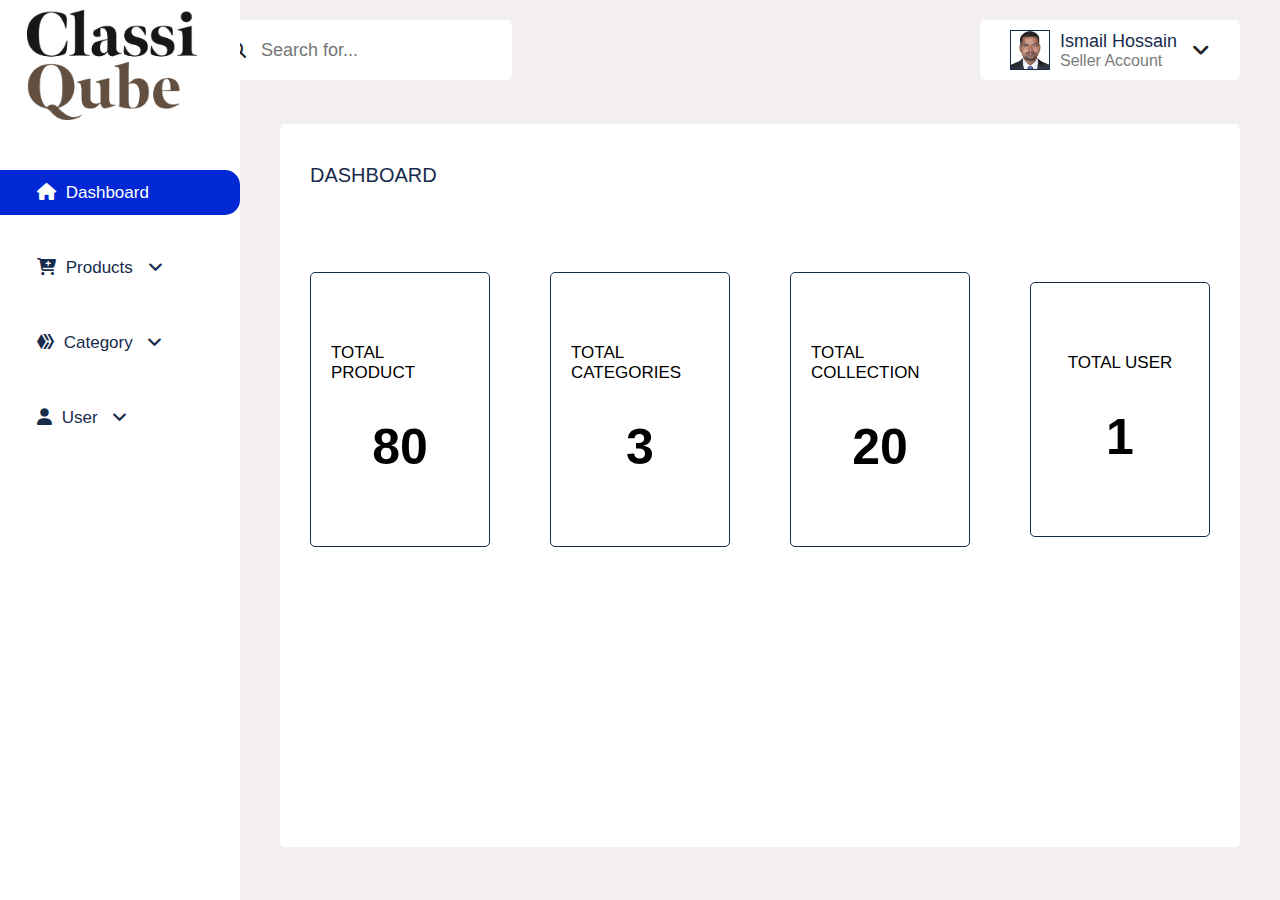
==== index.html @ 5fc0ffb5 "Start convert pdf to html" ====
<!DOCTYPE html>

<head lang="en">

    <head>
        <meta charset="UTF-8" />
        <meta http-equiv="X-UA-Compatible" content="IE=edge" />
        <meta name="viewport" content="width=device-width, initial-scale=1.0" />
        <title>Document</title>
        <!-- ================================Fontawesome CDN================================ -->
        <link rel="stylesheet" href="https://cdnjs.cloudflare.com/ajax/libs/font-awesome/6.1.1/css/all.min.css">
        <!-- ================================Font-Family================================ -->
        <!-- ================================Bootstrap CDN================================ -->
        <link href="https://cdn.jsdelivr.net/npm/bootstrap@5.1.3/dist/css/bootstrap.min.css" rel="stylesheet">
       
        <!-- ================================CSS link================================ -->
        <link rel="stylesheet" href="assets/css/style.css" />
    </head>

<body style="background-color:rgba(243, 237, 237, 0.877)">
    <!-- ==========================Searchbar & Header=================================== -->
    <div class="header_wrapper">
        <div class="search_bar">
            <div class="inner_search">
                <i class="fa fa-search search-icon"></i>
                <input type="text" value="" class="input_text" placeholder="Search for...">
            </div>
        </div>
        <div class="user-profile-area">
            <div class="user-image-area">
                <img class="user-image" src="assets/images/user.jpg" alt="user">
                <div class="user-text-area">
                    <h3 class="user-name-text">Ismail Hossain</h3>
                    <p class="user-text">Seller Account</p>
                </div>
                <i class="fa fa-angle-down user-arrow"></i>
            </div>
        </div>
    </div>
    <!-- ==============================searchbar & header============================== -->
    <!--===================================Sidebar Start===================================-->
    <div class="sidebars">
        <input type="checkbox" id="check" />
        <label for="check">
            <i class="fas fa-bars menu_bar" id="bars"></i>
            <i class="fa-solid fa-arrow-right-from-bracket close_bar" id="close" onclick="myFunctionTwo()"></i>
        </label>
        <div class="sidebar">
            <div class="sidebar_logo">
                <img src="assets/images/logo.png" alt="" />
            </div>
            <ul class="sidebar_ul">
                <li class="sidebar-list-item active-sidebar">
                    <a class="sidebar-link" href="#">
                        <i class="fa fa-home-alt"></i>
                        Dashboard
                    </a>
                </li>
                <li class="sidebar-list-item" href="#Products" data-bs-toggle="collapse">
                    <a class="sidebar-link" href="#">
                        <i class="fa-solid fa-cart-plus"></i>
                        Products
                        <i class="fa fa-angle-down" style="margin-left:10px;"></i>
                    </a>
                </li>
                <div id="Products" class="collapse collapse-item-sidebar">
                    <li class="sidebar-list-item">
                        <a class="sidebar-link" href="#" class="inner_first">All Products</a>
                    </li>
                    <li class="sidebar-list-item">
                        <a class="sidebar-link" href="#">Add Product</a>
                    </li>
                </div>
                <li class="sidebar-list-item" href="#Category" data-bs-toggle="collapse">
                    <a class="sidebar-link" href="#">
                        <i class="fa-brands fa-hive"></i> Category <i class="fa fa-angle-down" style="margin-left:10px;"></i>
                    </a>
                </li>
                <div id="Category" class="collapse collapse-item-sidebar">
                    <li class="sidebar-list-item">
                        <a class="sidebar-link" href="#" class="inner_first">All Category</a>
                    </li>
                    <li class="sidebar-list-item">
                        <a class="sidebar-link" href="#">Add Category</a>
                    </li>
                </div>
                <li class="sidebar-list-item" href="#User" data-bs-toggle="collapse">
                    <a class="sidebar-link" href="#">
                        <i class="fa-solid fa-user"></i> User <i class="fa fa-angle-down" style="margin-left:10px;"></i>
                    </a>
                </li>
                <div id="User" class="collapse collapse-item-sidebar">
                    <li class="sidebar-list-item">
                        <a class="sidebar-link" href="#" class="inner_first">All User</a>
                    </li>
                    <li class="sidebar-list-item">
                        <a class="sidebar-link" href="#">Add User</a>
                    </li>
                </div>
            </ul>
        </div>
    </div>
    <!--=========================Sidebar End=========================-->
    <div class="main_body">
        <div class="dashboard-heading">
            <h3 class="dashboard-heading-text">
                Dashboard
            </h3>
        </div>
        <div class="dashboard-item-area">
            <div class="dashboard-item">
                <h5 class="counter-name">Total Product</h5>
                <h1 class="total-text">80</h1>
            </div> <!-- copy item-->
            <div class="dashboard-item">
                <h5 class="counter-name">Total Categories</h5>
                <h1 class="total-text">3</h1>
            </div> <!-- copy item-->
            <div class="dashboard-item">
                <h5 class="counter-name">Total Collection</h5>
                <h1 class="total-text">20</h1>
            </div> <!-- copy item-->
            <div class="dashboard-item">
                <h5 class="counter-name">Total User</h5>
                <h1 class="total-text">1</h1>
            </div> <!-- copy item-->
        </div>
    </div>

    <!-- ====================================bootstrap link==================================== -->
    <script src="https://cdn.jsdelivr.net/npm/bootstrap@5.1.3/dist/js/bootstrap.min.js"></script>

 
</body>

</html>
---- assets/css/style.css ----
/*============
font-family: 'Poppins', sans-serif;
=============*/
* {
    margin: 0;
    padding: 0;
    -webkit-box-sizing: border-box;
    box-sizing: border-box;
    outline: none;
}

ul {
    list-style: none;
}

a {
    text-decoration: none;
    display: inline-block;
}

p,
ul,
li {
    margin: 0;
    padding: 0;
}

h1,
h2,
h3,
h4,
h5,
h6 {
    margin: 0;
    padding: 0;
}

body {
    font-family: 'Poppins', sans-serif;
}

/*=========================================*/
/*==========Start Header Section==========*/
/*=========================================*/

/* scrollbar edit start */

::-webkit-scrollbar {
    width: 10px;
}


::-webkit-scrollbar-thumb {
    background: #717171;
}

::-webkit-scrollbar-thumb:hover {
    background: rgb(33, 39, 105);
}

::-webkit-scrollbar {
    width: 10px;
}



::-webkit-scrollbar-thumb {
    background: rgb(47, 53, 117);
    border-radius: 10px;
}

/* scrollbar edit end */





.header_wrapper {
	position: fixed !important;
	top: 20px;
	right: 0px;
	width: 87.5%;
	display: flex;
	justify-content: space-between;
	align-items: center;
	z-index: 5;
	padding: 0px 40px;
	border-radius: 20px;
}
.search_bar{
    background: #fff;
    padding: 10px 30px;
    border-radius: 5px;
    height: 60px;
    display: flex;
    justify-content: flex-start;
    align-items: center;
    flex-basis: 30%;
}
.inner_search{
    display: flex;
    justify-content: flex-start;
    align-items: center;
    width: 100%;
}
.search-icon{
    margin-right: 15px;
}
.inner_search .input_text{
    border: none;
    background: #FFFFFF;
    font-size: 18px;
    font-weight: 500;
    line-height: normal;
    color: #172B4D;
    width: 95%;
    padding: 16px 0px;

    
}
.user-profile-area{
    lex-basis: 70%;
}
.user-profile-area{
    background: #fff;
    padding: 10px 30px;
    border-radius: 5px;
    height: 60px;
}
.user-profile-area .user-image-area{
    display: flex;
    justify-content: flex-end;
    align-items: center;
}
.user-profile-area .user-image-area .user-image{
    height:40px;
    width: 40px;

    margin-right: 10px;
    border: 0.5px solid #172B4D;
}
.user-profile-area .user-image-area .user-text-area{
    margin-right: 15px;
}
.user-profile-area .user-image-area .user-text-area .user-name-text{
    font-size: 18px;
    font-weight: 500;
    line-height: normal;
    color: #172B4D;
   
}
.user-profile-area .user-image-area .user-text-area .user-text{
    font-size: 16px;
    font-weight: 400;
    line-height: normal;
    color: #7b7b7b;
    
}
.user-profile-area .user-image-area .user-arrow{
    font-size: 20px;
    font-weight: 600;
    cursor: pointer;
}

/* header end */

/*---------------sidebar Start-------------*/

.sidebar {
    height: 100vh;
    position: fixed;
    background-color: #fff;
    width: 240px;
    transition-duration: 0.5s;
    z-index: 43;
    left: 0px;
    top: 0px;
    font-weight: bold;
    bottom: 0;
    overflow: hidden;
    font-family: 'Poppins', sans-serif;
    padding-left:17px;
}


.sidebar:hover {
    overflow-y: auto;
}


.sidebar_logo {
    z-index: 5;
    background: #fff !important;
    width: 232px;
    margin-left: -10px !important;

}

.sidebar_logo {
    position: fixed;
    margin-bottom: 15px;
    margin-left: 5px;
    background-color: #fff;
    margin-bottom: 20px;
}

.sidebar_logo img {
    width: 170px;
    margin-top: 10px;
    margin-left: 20px;
}
.sidebar_ul{
    margin-top: 170px;
}
.sidebar .sidebar-list-item {
    transition-duration: 0.5s;
    display: flex;
    justify-content: space-evenly;
    cursor: pointer;
    position: relative;
    list-style-type: none;
    margin-left: -40px;
    padding-left: 60px;
    border-radius: 20px;
    margin-bottom: 30px;
}

.sidebar .sidebar-list-item:hover {
    background: #0128d4;
    color: #fff;
}


.sidebar .sidebar_ul .sidebar-list-item .sidebar-link {
    color: #172B4D;
    width: 100%;
    box-sizing: border-box;
    line-height: 45px;
    font-size: 17px;
    text-decoration: none;
    font-family: "Inter";
    font-weight: 300;
    transition: all .2s ease-in-out;
    border-radius: 15px;
    font-family: 'Poppins', sans-serif;
}

.sidebar .sidebar_ul .sidebar-list-item .sidebar-link i {
    margin-right: 5px;
}

.sidebar .sidebar-list-item:hover .sidebar-link{
    color: #FFFFFF !important;
}

.sidebar .sidebar_ul .sidebar-list-item:first-child {
    font-weight: bold;
}
.active-sidebar .sidebar-link{
    background: #0128d4;
    color: #fff;
}


.sidebar .active-sidebar {
    background: #0128d4;
    color: #fff;
}

.active-sidebar .sidebar-link{
    color: #FFFFFF !important;
}
.active-sidebar .sidebar-link i{
    color: #FFFFFF !important;
}





#check {
    display: none;
}

label #bars,
label #close {
    position: absolute;
    padding: 15px;
    transition-duration: 0.5s;
    cursor: pointer;
}

label #bars {
    left: 170px;
    top: 80px;
    position: fixed;
    background: none;
    color: #172B4D;
    padding: 10px;
    font-size: 26px;
    z-index: 98;
    padding: 10px;
    z-index: 44;
    display: none;
}

label #close {
   
    z-index: 10;
    opacity: 0;
    color: #172B4D;
    position: fixed;
    /* left:190px; */
    top: 20px;
        left: 20px;
    font-size: 22px;
}

#check:checked ~ .sidebar {
    left: -240px;
}


#check:checked ~ label #bars {
    opacity: 0;
    pointer-events: none;
}

.menu_bar:focus .main_body {
    margin-left: -240px !important;
}

#check:checked ~ label #close {
    position: fixed;
    z-index: 105000;
    opacity: 1;
}



.collapse-item-sidebar li {
    margin-left: -18px;
}












/* css media query code  */

@media screen and (max-width: 1199px) {
    .header_wrapper {
        position: fixed !important;
        top: 0;
        right: 0px;
        width: 100%;
       
        padding: 17px 69px;
        border-radius: 0;
        background: #c5c5c5fe;

    }
    label #bars {
       
        position: fixed;
        background: none;
        color: #172B4D;
        padding: 10px;
        font-size: 26px;
        z-index: 98;
        padding: 10px;
        z-index: 99999999;
        display: block;
    }


    .sidebar_logo img {
        width: 170px;
        margin-top: 80px;
        margin-left: 20px;
    }
    .sidebar {
        left: -250px;
    }

    .sidebar_ul {
        margin-top: 215px;
    }

    label #bars {
        top: 20px;
        left: 20px;
    }

    #check:checked ~ .sidebar {
        left: 0px;
    }
}

@media all and (max-width:991px) {
    .inner_search .input_text {
       
        width: 199px;
        
    }
}
@media all and (max-width:767px) {
    .header_wrapper {
      
        padding: 0px 20px 20px;
       
        flex-wrap: wrap;
    }
    .user-profile-area {
       
        padding: 10px 30px;
       
        flex-basis: 100%;
    }
    .user-profile-area .user-image-area {
        display: flex;
        justify-content: center;
        align-items: center;
    }
    .search_bar {
        background: #fff;
        padding: 10px 30px;
        height: 60px;
        flex-basis: 100%;
        margin-bottom: 15px;
        margin-top: 70px;
    }
    .inner_search {
      
        width: 100%;
    }
    .inner_search .input_text {
       
        width: 95%;
        
    }
}

@media all and (max-width:350px) {
    .user-profile-area {
        padding: 10px 1px;
        flex-basis: 100%;
    }
}

.main_body {
    margin: 40px;
    margin-top: 100px;
    margin-left: 280px;
    background: #fff;
    padding: 10px 30px;
    border-radius: 5px;

}


@media all and (max-width:1199px) {
    .main_body {
        margin: 2%;
        margin-top: 100px;
        margin-left: 2%;
      
    
    } 
}

.dashboard-heading{
    padding: 30px 0px 55px;
}
.dashboard-heading .dashboard-heading-text{
    font-size: 20px;
    font-weight: 500;
    color: #172B4D;
    line-height: normal;
    text-transform: uppercase;
}

.dashboard-item-area{
    display: flex;
    justify-content: space-between;
    align-items: center;
    padding: 30px 0px 250px;
    flex-wrap: wrap;
}
.dashboard-item-area .dashboard-item{
    flex-basis: 20%;
    display: flex;
    justify-content: center;
    align-items: center;
    flex-direction: column;
    border: 1px solid #172B4D;
    padding: 70px 20px;
    border-radius: 5px;
    margin-bottom: 40px;
}
.dashboard-item-area .dashboard-item .counter-name{
        font-size: 17px;
    font-weight: 400;
    color: #000;
    line-height: normal;
    text-transform: uppercase;
    padding-bottom: 35px;
}
.dashboard-item-area .dashboard-item .total-text{
        font-size: 50px;
    font-weight: 800;
    color: #000;
    line-height: normal;
    text-transform: uppercase;
}

@media all and (max-width:1199px) {
    .dashboard-item-area .dashboard-item {
        flex-basis: 22%;
       
        padding: 50px 12px;
       
        margin-bottom: 40px;
    }
}
@media all and (max-width:991px) {
    .dashboard-item-area .dashboard-item {
        flex-basis: 45%;
       
        padding: 50px 12px;
       
        margin-bottom: 40px;
    }
}

@media all and (max-width:767px) {
    .main_body {
        margin: 2%;
        margin-top: 250px;
        margin-left: 2%;
    }
}
@media all and (max-width:576px) {
    .dashboard-item-area .dashboard-item {
        flex-basis: 100%;
       
        padding: 50px 12px;
       
        margin-bottom: 40px;
    }
}
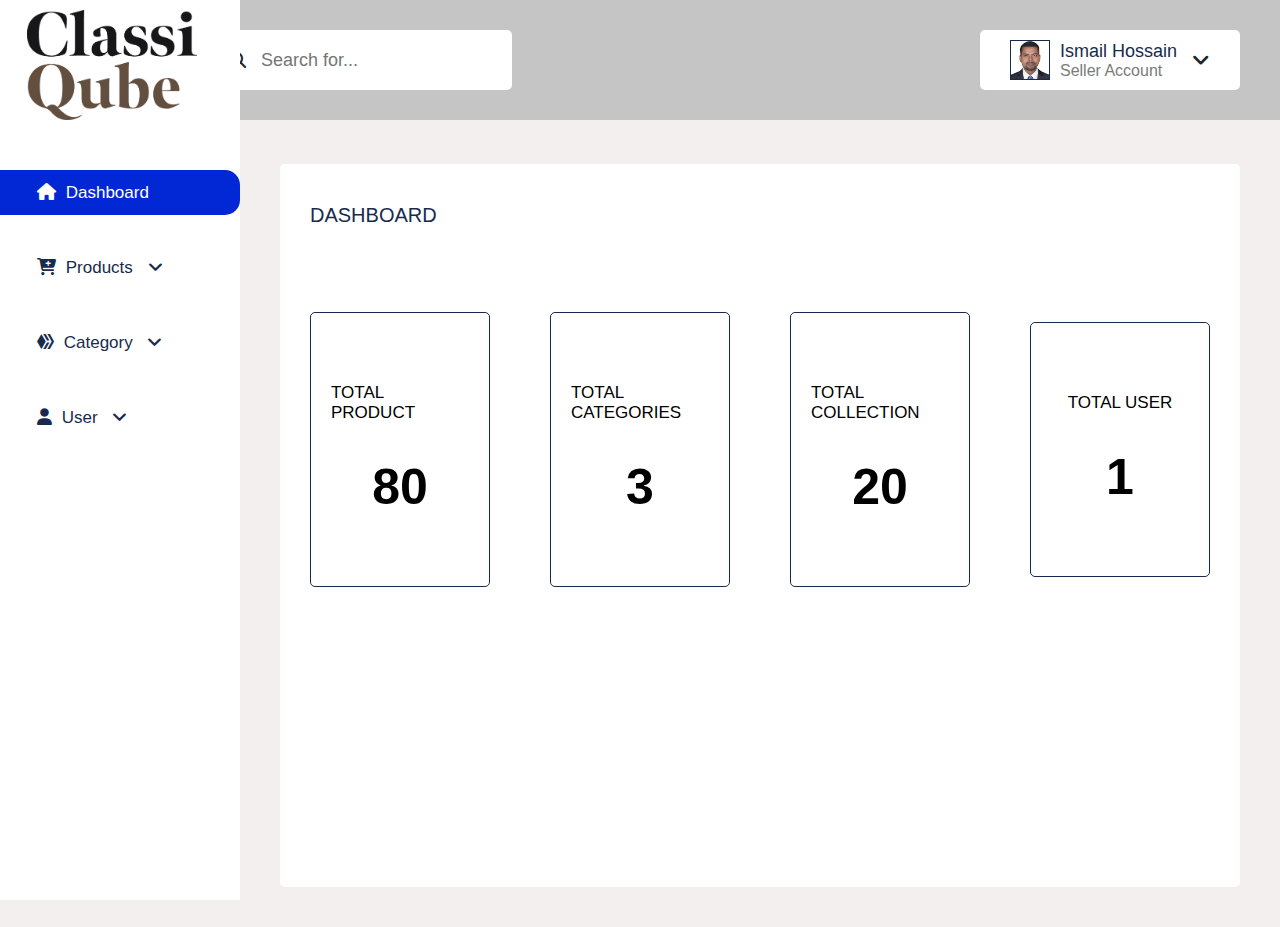
==== commit 29e6df23: "Page link" ====
--- a/index.html
+++ b/index.html
@@ -9,7 +9,9 @@
         <title>Document</title>
         <!-- ================================Fontawesome CDN================================ -->
         <link rel="stylesheet" href="https://cdnjs.cloudflare.com/ajax/libs/font-awesome/6.1.1/css/all.min.css">
-        <!-- ================================Font-Family================================ -->
+  <!--==============================Googe Fonts Link==============================-->
+  <link href="https://fonts.googleapis.com/css2?family=Barlow+Semi+Condensed:wght@300;400;500;600;700;800;900&family=Playfair+Display:wght@400;500;600;700;800;900&display=swap" rel="stylesheet">
+
         <!-- ================================Bootstrap CDN================================ -->
         <link href="https://cdn.jsdelivr.net/npm/bootstrap@5.1.3/dist/css/bootstrap.min.css" rel="stylesheet">
        
@@ -34,6 +36,9 @@
                     <p class="user-text">Seller Account</p>
                 </div>
                 <i class="fa fa-angle-down user-arrow"></i>
+                <div class="profile-pop-up">
+                    <a href="login.html" class="log-out-profile-button">Log Out</a>
+                </div>
             </div>
         </div>
     </div>
@@ -51,7 +56,7 @@
             </div>
             <ul class="sidebar_ul">
                 <li class="sidebar-list-item active-sidebar">
-                    <a class="sidebar-link" href="#">
+                    <a class="sidebar-link" href="index.html">
                         <i class="fa fa-home-alt"></i>
                         Dashboard
                     </a>
@@ -65,10 +70,10 @@
                 </li>
                 <div id="Products" class="collapse collapse-item-sidebar">
                     <li class="sidebar-list-item">
-                        <a class="sidebar-link" href="#" class="inner_first">All Products</a>
+                        <a class="sidebar-link" href="all-product.html" class="inner_first">All Products</a>
                     </li>
                     <li class="sidebar-list-item">
-                        <a class="sidebar-link" href="#">Add Product</a>
+                        <a class="sidebar-link" href="add-product.html">Add Product</a>
                     </li>
                 </div>
                 <li class="sidebar-list-item" href="#Category" data-bs-toggle="collapse">
@@ -127,8 +132,12 @@
         </div>
     </div>
 
-    <!-- ====================================bootstrap link==================================== -->
-    <script src="https://cdn.jsdelivr.net/npm/bootstrap@5.1.3/dist/js/bootstrap.min.js"></script>
+  <!-- ====================================Jqery link==================================== -->
+  <script src="assets/js/jquery_3.7.1_jquery.min.js"></script>
+  <!-- ====================================Custom link==================================== -->
+  <script src="assets/js/custom.js"></script>
+<!-- ====================================bootstrap link==================================== -->
+<script src="https://cdn.jsdelivr.net/npm/bootstrap@5.1.3/dist/js/bootstrap.min.js"></script>
 
  
 </body>
--- a/assets/css/style.css
+++ b/assets/css/style.css
@@ -39,8 +39,201 @@
     font-family: 'Poppins', sans-serif;
 }
 
+
+
+
 /*=========================================*/
-/*==========Start Header Section==========*/
+/*==========Start Login Section==========*/
+/*=========================================*/
+.main-login-section{
+ 
+}
+.company-logo-area{
+    background: green;
+    padding: 200px 140px;
+    height: 100vh;
+}
+.company-logo-area .login-logo{
+    height: 120px;
+    width: 180px;
+}
+.company-logo-area .login-heading{
+    font-size: 70px;
+    font-weight: 800;
+    line-height: normal;
+    color: #FFFFFF;
+    padding: 40px 0px;
+}
+.company-logo-area .adimn-text{
+    font-size: 20px;
+    font-weight: 500;
+    line-height: normal;
+    color: #ffffff;
+}
+.login-form-area{
+    padding: 200px 140px;
+}
+
+
+.login-form-area .sign-in-text{
+    font-size: 60px;
+    font-weight: 800;
+    line-height: normal;
+    color: #172B4D;
+    padding: 40px 0px;
+}
+
+
+
+.s-form-group{
+    position: relative;
+    margin-bottom: 35px;
+}
+.s-form-group .inputBox{
+    border: none;
+    background: none;
+    font-size: 17px;
+    font-weight: 400;
+    color: #717171;
+    border: 1px solid #717171;
+    border-radius: 25px;
+    padding: 15px 40px;
+    width: 100%;
+
+}
+.s-form-group .s-icon{
+    position: absolute;
+    top: 17px;
+    left: 15px;
+    font-size: 20px;
+    color: #717171;
+}
+
+
+.flex-box-seven{
+    display: flex;
+    justify-content: space-between;
+    align-items: center;
+}
+.flex-box-seven .s-form-group{
+    display: flex;
+    justify-content: flex-start;
+    align-items: center;
+}
+.flex-box-seven .s-form-group .input-checkbox{
+    height: 22px;
+    width: 22px;
+    margin-right: 10px;
+}
+.flex-box-seven .s-form-group .remember{
+    font-size: 17px;
+    font-weight: 400;
+    color: #717171;
+
+    line-height: normal;
+}
+
+.flex-box-seven .s-form-group .forgot-password{
+    font-size: 17px;
+    font-weight: 400;
+    color: #717171;
+
+    line-height: normal;
+}
+
+
+.s-form-group .s-submit-button{
+    border: none;
+    background: #007AFF;
+    font-size: 20px;
+    font-weight: 500;
+    color: #FFFFFF;
+    border-radius: 25px;
+    padding: 15px 40px;
+    width: 100%;
+    text-align: center;
+}
+
+
+
+@media all and (max-width:1199px) {
+    .company-logo-area {
+      
+        padding: 175px 85px;
+       
+    }
+    .login-form-area {
+        padding: 100px 85px;
+    }
+    .company-logo-area .login-heading {
+        font-size: 50px;
+       
+        padding: 40px 0px;
+    }
+}
+
+
+@media all and (max-width:991px) {
+    .company-logo-area {
+      
+        padding: 65px 35px;
+       
+    }
+    .login-form-area {
+        padding: 65px 35px;
+    }
+    .company-logo-area .login-heading {
+        font-size: 50px;
+       
+        padding: 40px 0px;
+    }
+}
+
+
+@media all and (max-width:767px) {
+    .company-logo-area {
+      
+        padding: 40px 20px;
+        height: unset;
+       
+    }
+    .login-form-area {
+        padding: 40px 20px;
+    }
+    .company-logo-area .login-heading {
+        font-size: 50px;
+       
+        padding: 40px 0px;
+    }
+}
+
+@media all and (max-width:380px) {
+    .company-logo-area {
+      
+        padding: 40px 20px;
+        height: unset;
+       
+    }
+    .login-form-area {
+        padding: 40px 20px;
+    }
+    .company-logo-area .login-heading {
+        font-size: 35px;
+       
+        padding: 20px 0px;
+    }
+    .login-form-area .sign-in-text {
+        font-size: 42px;
+      
+        padding: 40px 0px;
+    }
+}
+
+
+
+
+/*=========================================*/
+/*==========Start Sidebar Section==========*/
 /*=========================================*/
 
 /* scrollbar edit start */
@@ -77,15 +270,17 @@
 
 .header_wrapper {
 	position: fixed !important;
-	top: 20px;
+	top: 0px;
 	right: 0px;
 	width: 87.5%;
 	display: flex;
 	justify-content: space-between;
 	align-items: center;
 	z-index: 5;
-	padding: 0px 40px;
-	border-radius: 20px;
+	padding: 30px 40px;
+
+    background: #c5c5c5fe;
+
 }
 .search_bar{
     background: #fff;
@@ -457,7 +652,7 @@
 
 .main_body {
     margin: 40px;
-    margin-top: 100px;
+    margin-top: 140px;
     margin-left: 280px;
     background: #fff;
     padding: 10px 30px;
@@ -556,3 +751,568 @@
         margin-bottom: 40px;
     }
 }
+
+
+/* ---------------------------------- ADD PRODUCT PAGE --------------------------------------- */
+.add-product-area{}
+.add-product-area .add-product-form{
+    display: flex;
+    justify-content: space-between;
+    align-items: flex-start;
+    flex-wrap: wrap;
+}
+.add-product-area .add-product-form .add-product-image-area{
+    flex-basis: 47%;
+    background: #fff;
+    padding: 30px;
+    border-radius: 5px;
+    border: 1px solid #717171;
+}
+
+.form-group{}
+.form-group .label-text{
+    font-size: 16px;
+    line-height: normal;
+    color: #717171;
+    font-weight: 400;
+    margin-bottom: 10px;
+}
+.image-add{
+    display: flex;
+    justify-content: center;
+    align-items: center;
+    flex-direction: column;
+    background: #F5F6FA;
+    border: 1px dashed #007AFF;
+    padding: 163px;
+    margin-top: 20px;
+}
+.image-add .img-icon{
+    font-size: 130px;
+    color: #7b7b7b;
+    margin-bottom: 40px;
+}
+.image-add .drop-image{
+    display: flex;
+    justify-content: center;
+    align-items: center;
+}
+.image-add .drop-image .upload-icon{
+    font-size: 20px;
+    color: #007AFF;
+}
+.image-add .drop-image .drop-text{
+    font-size: 16px;
+    line-height: normal;
+    color: #717171;
+    font-weight: 400;
+    margin: 0px 5px;
+
+}
+.image-add .drop-image .browse-button{
+    border: none;
+    background: none;
+    font-size: 16px;
+    line-height: normal;
+    color: #007AFF;
+    font-weight: 400;
+  
+}
+
+.show-upload-image{
+    padding: 15px 30px;
+    border-radius: 5px;
+    border: 1px solid #717171;
+    display: flex;
+    justify-content: space-between;
+    align-items: center;
+    margin-top: 40px;
+}
+.show-upload-image .upload-product-details{
+    display: flex;
+    justify-content: flex-start;
+    align-items: center;
+}
+
+.show-upload-image .upload-product-details .show-img{
+    height: 50px;
+    width: 50px;
+    border-radius: 5px;
+    margin-right: 15px;
+}
+.flex-box-one{
+    display: flex;
+    justify-content: flex-start;
+    align-items: flex-start;
+    flex-direction: column;
+}
+.show-upload-image .upload-product-details .img-name{
+    font-size: 16px;
+    line-height: normal;
+    color: #717171;
+    font-weight: 500;
+    margin-bottom: 5px;
+}
+.show-upload-image .upload-product-details .image-size{
+    font-size: 14px;
+    line-height: normal;
+    color: #717171;
+    font-weight: 400;
+}
+
+.show-upload-image .delete-button{
+    border: none;
+    background: none;
+}
+.show-upload-image .delete-button .delete-icon{
+    font-size: 25px;
+    color: #717171;
+}
+
+.add-product-area .add-product-form .add-product-details-area{
+    flex-basis: 47%;
+    background: #fff;
+    padding: 30px;
+    border-radius: 5px;
+    border: 1px solid #717171;
+}
+
+
+.form-group{}
+.form-group .label-text{
+    display: block;
+}
+.form-group .input-box{
+    background: none;
+    border: none;
+    border: 1px solid #717171;
+    font-size: 18px;
+    line-height: normal;
+    color: #717171;
+    font-weight: 400;
+    margin-bottom: 10px;
+    width: 100%;
+    padding: 15px 30px;
+    border-radius: 5px;
+    margin-bottom: 30px;
+}
+.plus-postion{
+    position: relative;
+}
+.plus-postion .plus-button{
+    border: none;
+    background: #2066F2;
+    padding: 15px 20px;
+    border-radius: 5px;
+    position: absolute;
+    right: 0;
+    top: 27px;
+}
+.plus-postion .plus-button .fa-plus{
+    font-size: 25px;
+    font-weight: 700;
+    color: #ffffff;
+}
+
+
+.show-measurement{}
+.show-measurement .button-item{
+    display: flex;
+	justify-content: flex-start;
+	align-items: center;
+
+    margin-bottom: 30px;
+    
+}
+.delete-measurement {
+border: none;
+	line-height: normal;
+	color: #fff;
+	font-weight: 700;
+	background: #F40000;
+	height: 40px;
+	width: 40px;
+	border-radius: 50%;
+	display: flex;
+	justify-content: center;
+	align-items: center;
+	cursor: pointer;
+    margin-left: 15px;
+
+}
+.show-measurement .button-item .show-measurement-text{
+    border: none;
+    background: #EFEFEF;
+    font-size: 18px;
+    line-height: normal;
+    color: #717171;
+    font-weight: 800;
+    padding: 10px 20px;
+    border-radius: 5px;
+}
+
+
+
+.publish-product-area{
+    text-align: right;
+
+    flex-basis: 100%;
+    margin: 40px 0px;
+}
+.publish-product-area .publish-button{
+    text-align: right;
+    border: none;
+    background: #2066F2;
+    font-size: 20px;
+    line-height: normal;
+    color: #ffffff;
+    font-weight: 500;
+    padding: 15px 30px;
+    border-radius: 5px;
+}
+
+@media all and (max-width:1199px){
+
+    .image-add {
+       
+        padding: 164px 40px;
+        margin-top: 20px;
+    }
+} 
+@media all and (max-width:991px) {
+
+    .add-product-area .add-product-form .add-product-image-area{
+        flex-basis: 100%;
+        margin-bottom: 40px;
+
+    }
+    
+    .add-product-area .add-product-form .add-product-details-area{
+        flex-basis: 100%;
+       
+    }
+    
+}
+
+
+
+@media all and (max-width:767px){
+
+    .image-add {
+       
+        padding: 64px 40px;
+        margin-top: 20px;
+    }
+} 
+
+@media all and (max-width:576px){
+
+    .image-add {
+       
+        padding: 64px 10px;
+        margin-top: 20px;
+    }
+} 
+
+@media all and (max-width:410px){
+
+    .image-add {
+       
+        padding: 10px 10px;
+        margin-top: 20px;
+    }
+    .image-add .drop-image {
+        display: flex;
+        justify-content: center;
+        align-items: center;
+        flex-direction: column;
+    }
+    .image-add .drop-image .drop-text {
+        font-size: 16px;
+       
+        margin: 10px 0px;
+    }
+} 
+
+
+
+
+/* ---------------------------------- ALL PRODUCT PAGE --------------------------------------- */
+
+.heading-flexbox{
+    display: flex;
+    justify-content: space-between;
+    align-items: center;
+}
+.add-product-button{
+    border: none;
+    background: #007AFF;
+    padding: 10px 20px;
+    display: flex;
+    justify-content: space-between;
+    align-items: center;
+    border-radius: 5px;
+}
+.add-product-button .p-icon{
+    font-size: 20px;
+    margin-right: 5px;
+
+    color: #ffffff;
+}
+.add-product-button .add-button-text{
+    font-size: 20px;
+    font-weight: 500;
+    color: #ffffff;
+    line-height: normal;
+}
+
+
+
+
+
+
+.dashboard-product-show-area{
+    display: flex;
+    justify-content:space-between;
+    align-items: center;
+    border-bottom: 1px solid #717171;
+    padding: 20px;
+}
+.flex-box-eight{
+    display: flex;
+    justify-content: flex-start;
+    align-items: center;
+}
+.dashboard-product-image-area{
+    display: flex;
+    justify-content: flex-start;
+    align-items: center;
+    border-right: 1px solid #717171;
+    padding-right: 20px;
+}
+.dashboard-product-image-area .dashboard-product-image{
+    height: 60px;
+    width: 120px;
+    margin-bottom: 20px;
+}
+.dashboard-product-image-area .dashboard-product-name{
+    font-size: 18px;
+    font-weight: 500;
+    color: #007AFF;
+    line-height: normal;
+    text-transform: uppercase;
+    margin-left: 10px;
+    margin-bottom: 20px;
+}
+
+
+
+
+.dashboard-product-size-area{
+    padding-left: 20px;
+}
+.dashboard-product-size-area .dashboard-m-button-item{
+    display: flex;
+    justify-content: flex-start;
+    align-items: center;
+    flex-wrap: wrap;
+}
+.dashboard-product-size-area .dashboard-m-button-item .dashboard-measurement-text{
+    border: none;
+    font-size: 18px;
+    font-weight: 600;
+    color: #FFFFFF;
+    line-height: normal;
+    text-transform: uppercase;
+   background: #8781CD;
+   padding: 7px 15px;
+   margin-right: 10px;
+   margin-bottom: 20px;
+}
+
+
+
+
+
+.dashboard-product-action-area{
+    display: flex;
+    justify-content: flex-start;
+    align-items: center;
+}
+.dashboard-product-action-area .action-button{
+    font-size: 22px;
+    border: none;
+    background: none;
+    margin-right: 10px;
+    margin-bottom: 20px;
+}
+.dashboard-product-action-area .action-button .d-product-delete{
+    color: #F40000;
+}
+
+.main-button{
+    font-size: 20px;
+    color: #172B4D;
+    font-weight: 700;
+    line-height: normal;
+}
+.second-button{
+    font-size: 17px;
+    color: #172B4D;
+    font-weight: 700;
+    line-height: normal;
+}
+.accordion-button:not(.collapsed) {
+	color: #172B4D;
+    background-color: #E4E4E4 !important;
+    box-shadow: none !important;
+}
+button:focus:not(:focus-visible) {
+	outline: 0;
+}
+.accordion-button:focus {
+	z-index: 3;
+	border-color: transparent;
+	outline: 0;
+	box-shadow: 0 0 0 .25rem rgba(13, 109, 253, 0);
+}
+.accordion-button::after {
+	flex-shrink: 0;
+	width: 1.25rem;
+	height: 1.25rem;
+	margin-left: auto;
+	content: "";
+	background-image: url("data:image/svg+xml,%3csvg xmlns='http://www.w3.org/2000/svg' viewBox='0 0 16 16' fill='%23212529'%3e%3cpath fill-rule='evenodd' d='M1.646 4.646a.5.5 0 0 1 .708 0L8 10.293l5.646-5.647a.5.5 0 0 1 .708.708l-6 6a.5.5 0 0 1-.708 0l-6-6a.5.5 0 0 1 0-.708z'/%3e%3c/svg%3e");
+	background-repeat: no-repeat;
+	background-size: 1.25rem;
+	transition: transform .2s ease-in-out;
+	rotate: -90deg;
+}
+.accordion-button:not(.collapsed)::after {
+	background-image: url("data:image/svg+xml,%3csvg xmlns='http://www.w3.org/2000/svg' viewBox='0 0 16 16' fill='%230c63e4'%3e%3cpath fill-rule='evenodd' d='M1.646 4.646a.5.5 0 0 1 .708 0L8 10.293l5.646-5.647a.5.5 0 0 1 .708.708l-6 6a.5.5 0 0 1-.708 0l-6-6a.5.5 0 0 1 0-.708z'/%3e%3c/svg%3e");
+	transform: rotate(-90deg);
+}
+
+@media  all and (max-width:767px) {
+    .flex-box-eight{
+        display: flex;
+        justify-content: flex-start;
+        align-items: center;
+        flex-direction: column;
+    }
+    .dashboard-product-image-area {
+        display: flex;
+        justify-content: flex-start;
+        align-items: center;
+        border: none;
+        border-bottom: 1px solid #717171;
+        padding-right: 0px;
+    }
+    .dashboard-product-image-area .dashboard-product-name {
+       
+        margin-bottom: 0px;
+    }
+    .dashboard-product-size-area {
+        padding-left: 0;
+        padding-top: 25px;
+    }
+    .dashboard-product-show-area {
+        
+        padding: 20px;
+        flex-direction: column;
+        margin-bottom: 20px;
+    }
+    .dashboard-product-action-area {
+       
+        padding-top: 20px;
+    }
+}
+
+
+@media all and (max-width:430px) {
+    .add-product-button .add-button-text {
+        font-size: 15px;
+       
+    }
+    .add-product-button .p-icon {
+        font-size: 15px;
+       
+    }
+    .add-product-button {
+      
+        padding: 10px 6px;
+        
+    }
+    .dashboard-heading .dashboard-heading-text {
+        font-size: 18px !important;
+       
+    }
+    .main-button{
+        font-size: 17px;
+      
+    }
+    .second-button{
+        font-size: 15px;
+        
+    }
+}
+
+
+
+
+
+
+
+
+/* ---------------------------------------- EDI PRODUCT PAGE START -------------------------------- */
+.user-image-area{
+    position: relative;
+}
+.user-image-area .profile-pop-up {
+    display: none;
+	position: absolute;
+	bottom: -80px;
+	left: -30px;
+	width: 130%;
+    background: #fff;
+   
+    border-radius: 5px;
+    height: 60px;
+	
+	border-radius: 5px;
+    box-shadow: rgba(17, 12, 46, 0.15) 0px 48px 100px 0px;
+}
+.user-image-area .profile-pop-up .log-out-profile-button{
+    border: none;
+    background: none;
+    font-size: 18px;
+  font-weight: 500;
+  color: #172B4D;
+  line-height: normal;
+  text-transform: uppercase;
+  border-radius: 5px;
+  height: 60px;
+  display: flex;
+	justify-content: center;
+	align-items: center;
+    transition: 1s;
+
+}
+
+.user-image-area .profile-pop-up .log-out-profile-button:hover{
+    background: #172B4D;
+    color: #fff;
+    width: 100%;
+  
+}
+
+.edit-product-item{
+    border: 1px solid #8680CD;
+    border-radius: 10px;
+    margin-bottom: 40px;
+}
+
+
+
+
+
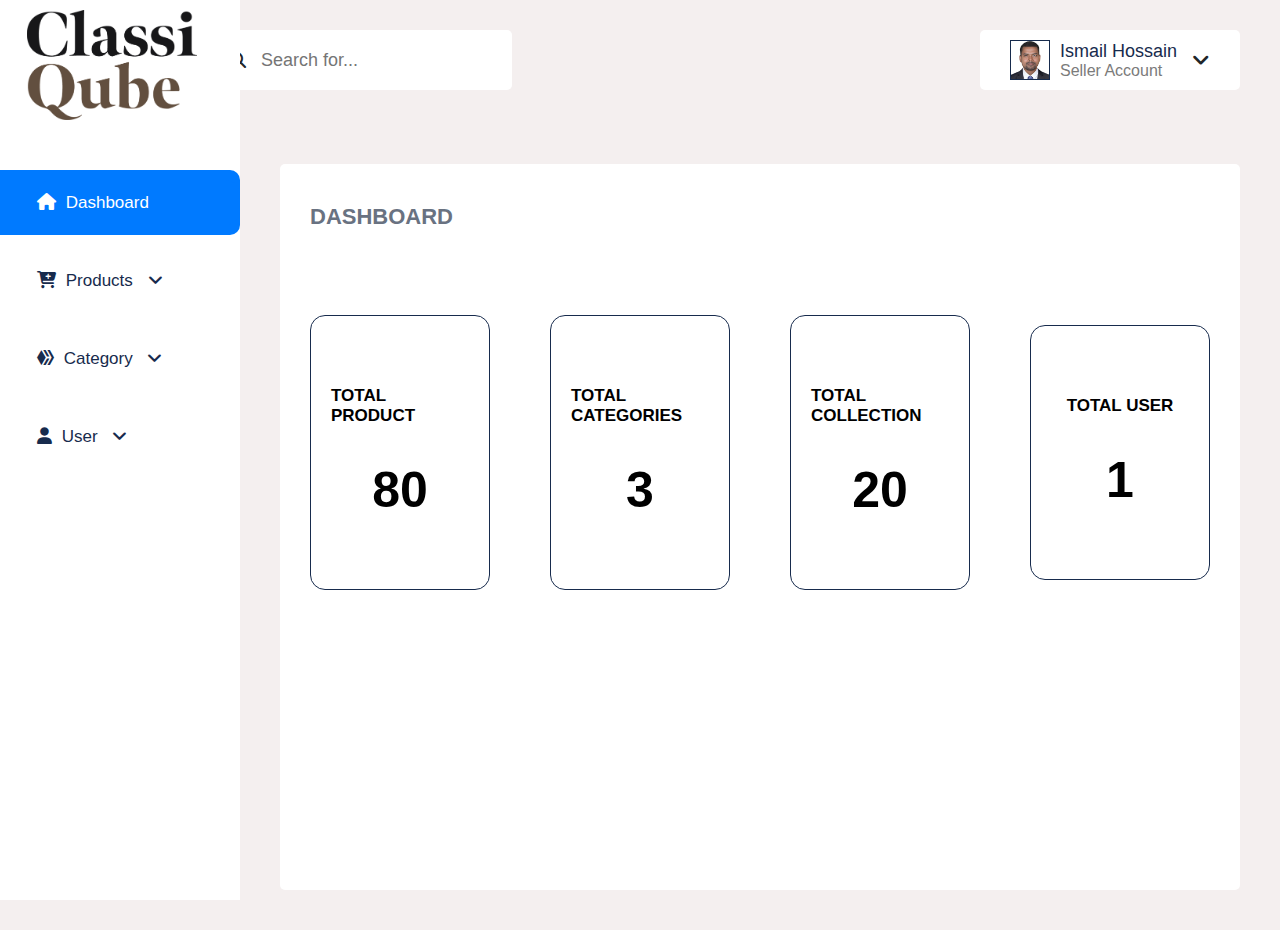
==== commit e36220d7: "menu update" ====
--- a/index.html
+++ b/index.html
@@ -6,15 +6,13 @@
         <meta charset="UTF-8" />
         <meta http-equiv="X-UA-Compatible" content="IE=edge" />
         <meta name="viewport" content="width=device-width, initial-scale=1.0" />
-        <title>Document</title>
+        <title>CLASSI QUBE-HOME</title>
         <!-- ================================Fontawesome CDN================================ -->
         <link rel="stylesheet" href="https://cdnjs.cloudflare.com/ajax/libs/font-awesome/6.1.1/css/all.min.css">
-  <!--==============================Googe Fonts Link==============================-->
-  <link href="https://fonts.googleapis.com/css2?family=Barlow+Semi+Condensed:wght@300;400;500;600;700;800;900&family=Playfair+Display:wght@400;500;600;700;800;900&display=swap" rel="stylesheet">
-
+        <!--==============================Googe Fonts Link==============================-->
+        <link href="https://fonts.googleapis.com/css2?family=Barlow+Semi+Condensed:wght@300;400;500;600;700;800;900&family=Playfair+Display:wght@400;500;600;700;800;900&display=swap" rel="stylesheet">
         <!-- ================================Bootstrap CDN================================ -->
         <link href="https://cdn.jsdelivr.net/npm/bootstrap@5.1.3/dist/css/bootstrap.min.css" rel="stylesheet">
-       
         <!-- ================================CSS link================================ -->
         <link rel="stylesheet" href="assets/css/style.css" />
     </head>
@@ -69,10 +67,10 @@
                     </a>
                 </li>
                 <div id="Products" class="collapse collapse-item-sidebar">
-                    <li class="sidebar-list-item">
+                    <li class="sidebar-list-item dropdown-list-item">
                         <a class="sidebar-link" href="all-product.html" class="inner_first">All Products</a>
                     </li>
-                    <li class="sidebar-list-item">
+                    <li class="sidebar-list-item dropdown-list-item">
                         <a class="sidebar-link" href="add-product.html">Add Product</a>
                     </li>
                 </div>
@@ -82,11 +80,11 @@
                     </a>
                 </li>
                 <div id="Category" class="collapse collapse-item-sidebar">
-                    <li class="sidebar-list-item">
-                        <a class="sidebar-link" href="#" class="inner_first">All Category</a>
+                    <li class="sidebar-list-item dropdown-list-item">
+                        <a class="sidebar-link" href="all-categorie.html" class="inner_first">All Category</a>
                     </li>
-                    <li class="sidebar-list-item">
-                        <a class="sidebar-link" href="#">Add Category</a>
+                    <li class="sidebar-list-item dropdown-list-item">
+                        <a class="sidebar-link" href="add-categorie.html">Add Category</a>
                     </li>
                 </div>
                 <li class="sidebar-list-item" href="#User" data-bs-toggle="collapse">
@@ -95,11 +93,11 @@
                     </a>
                 </li>
                 <div id="User" class="collapse collapse-item-sidebar">
-                    <li class="sidebar-list-item">
-                        <a class="sidebar-link" href="#" class="inner_first">All User</a>
+                    <li class="sidebar-list-item dropdown-list-item">
+                        <a class="sidebar-link" href="all-user.html" class="inner_first">All User</a>
                     </li>
-                    <li class="sidebar-list-item">
-                        <a class="sidebar-link" href="#">Add User</a>
+                    <li class="sidebar-list-item dropdown-list-item">
+                        <a class="sidebar-link" href="add-user.html">Add User</a>
                     </li>
                 </div>
             </ul>
@@ -131,15 +129,12 @@
             </div> <!-- copy item-->
         </div>
     </div>
-
-  <!-- ====================================Jqery link==================================== -->
-  <script src="assets/js/jquery_3.7.1_jquery.min.js"></script>
-  <!-- ====================================Custom link==================================== -->
-  <script src="assets/js/custom.js"></script>
-<!-- ====================================bootstrap link==================================== -->
-<script src="https://cdn.jsdelivr.net/npm/bootstrap@5.1.3/dist/js/bootstrap.min.js"></script>
-
- 
+    <!-- ====================================Jqery link==================================== -->
+    <script src="assets/js/jquery_3.7.1_jquery.min.js"></script>
+    <!-- ====================================Custom link==================================== -->
+    <script src="assets/js/custom.js"></script>
+    <!-- ====================================bootstrap link==================================== -->
+    <script src="https://cdn.jsdelivr.net/npm/bootstrap@5.1.3/dist/js/bootstrap.min.js"></script>
 </body>
 
 </html>
--- a/assets/css/style.css
+++ b/assets/css/style.css
@@ -39,43 +39,93 @@
     font-family: 'Poppins', sans-serif;
 }
 
-
-
-
 /*=========================================*/
 /*==========Start Login Section==========*/
 /*=========================================*/
-.main-login-section{
- 
-}
-.company-logo-area{
-    background: green;
+.main-login-section {}
+
+.company-logo-area {
     padding: 200px 140px;
     height: 100vh;
-}
-.company-logo-area .login-logo{
+    background: -o-linear-gradient(135deg,
+            #ffffff,
+            #ffe4e9,
+            #fcc8e2,
+            #f6baed,
+            #efb0ff,
+            #d3a2ff,
+            #8eb8ff,
+            #91efff,
+            #d5f9ff);
+    background: linear-gradient(-45deg,
+            #ffffff,
+            #ffe4e9,
+            #fcc8e2,
+            #f6baed,
+            #efb0ff,
+            #d3a2ff,
+            #8eb8ff,
+            #91efff,
+            #d5f9ff);
+    background-size: 400% 400%;
+    -webkit-animation: gradient 9s ease infinite;
+    animation: gradient 9s ease infinite;
+    height: 100vh;
+}
+
+@-webkit-keyframes gradient {
+    0% {
+        background-position: 0% 50%;
+    }
+
+    50% {
+        background-position: 100% 50%;
+    }
+
+    100% {
+        background-position: 0% 50%;
+    }
+}
+
+@keyframes gradient {
+    0% {
+        background-position: 0% 50%;
+    }
+
+    50% {
+        background-position: 100% 50%;
+    }
+
+    100% {
+        background-position: 0% 50%;
+    }
+}
+
+.company-logo-area .login-logo {
     height: 120px;
     width: 180px;
 }
-.company-logo-area .login-heading{
+
+.company-logo-area .login-heading {
     font-size: 70px;
     font-weight: 800;
     line-height: normal;
     color: #FFFFFF;
     padding: 40px 0px;
 }
-.company-logo-area .adimn-text{
+
+.company-logo-area .adimn-text {
     font-size: 20px;
     font-weight: 500;
     line-height: normal;
     color: #ffffff;
 }
-.login-form-area{
+
+.login-form-area {
     padding: 200px 140px;
 }
 
-
-.login-form-area .sign-in-text{
+.login-form-area .sign-in-text {
     font-size: 60px;
     font-weight: 800;
     line-height: normal;
@@ -83,13 +133,12 @@
     padding: 40px 0px;
 }
 
-
-
-.s-form-group{
+.s-form-group {
     position: relative;
     margin-bottom: 35px;
 }
-.s-form-group .inputBox{
+
+.s-form-group .inputBox {
     border: none;
     background: none;
     font-size: 17px;
@@ -99,9 +148,9 @@
     border-radius: 25px;
     padding: 15px 40px;
     width: 100%;
-
-}
-.s-form-group .s-icon{
+}
+
+.s-form-group .s-icon {
     position: absolute;
     top: 17px;
     left: 15px;
@@ -109,40 +158,51 @@
     color: #717171;
 }
 
-
-.flex-box-seven{
-    display: flex;
+.flex-box-seven {
+    display: -webkit-box;
+    display: -ms-flexbox;
+    display: flex;
+    -webkit-box-pack: justify;
+    -ms-flex-pack: justify;
     justify-content: space-between;
-    align-items: center;
-}
-.flex-box-seven .s-form-group{
-    display: flex;
+    -webkit-box-align: center;
+    -ms-flex-align: center;
+    align-items: center;
+}
+
+.flex-box-seven .s-form-group {
+    display: -webkit-box;
+    display: -ms-flexbox;
+    display: flex;
+    -webkit-box-pack: start;
+    -ms-flex-pack: start;
     justify-content: flex-start;
-    align-items: center;
-}
-.flex-box-seven .s-form-group .input-checkbox{
+    -webkit-box-align: center;
+    -ms-flex-align: center;
+    align-items: center;
+}
+
+.flex-box-seven .s-form-group .input-checkbox {
     height: 22px;
     width: 22px;
     margin-right: 10px;
 }
-.flex-box-seven .s-form-group .remember{
+
+.flex-box-seven .s-form-group .remember {
     font-size: 17px;
     font-weight: 400;
     color: #717171;
-
-    line-height: normal;
-}
-
-.flex-box-seven .s-form-group .forgot-password{
+    line-height: normal;
+}
+
+.flex-box-seven .s-form-group .forgot-password {
     font-size: 17px;
     font-weight: 400;
     color: #717171;
-
-    line-height: normal;
-}
-
-
-.s-form-group .s-submit-button{
+    line-height: normal;
+}
+
+.s-form-group .s-submit-button {
     border: none;
     background: #007AFF;
     font-size: 20px;
@@ -154,95 +214,81 @@
     text-align: center;
 }
 
-
-
 @media all and (max-width:1199px) {
     .company-logo-area {
-      
         padding: 175px 85px;
-       
-    }
+    }
+
     .login-form-area {
         padding: 100px 85px;
     }
+
     .company-logo-area .login-heading {
         font-size: 50px;
-       
         padding: 40px 0px;
     }
 }
-
 
 @media all and (max-width:991px) {
     .company-logo-area {
-      
         padding: 65px 35px;
-       
-    }
+    }
+
     .login-form-area {
         padding: 65px 35px;
     }
+
     .company-logo-area .login-heading {
         font-size: 50px;
-       
         padding: 40px 0px;
     }
 }
-
 
 @media all and (max-width:767px) {
     .company-logo-area {
-      
         padding: 40px 20px;
         height: unset;
-       
-    }
+    }
+
     .login-form-area {
         padding: 40px 20px;
     }
+
     .company-logo-area .login-heading {
         font-size: 50px;
-       
         padding: 40px 0px;
     }
 }
 
 @media all and (max-width:380px) {
     .company-logo-area {
-      
         padding: 40px 20px;
         height: unset;
-       
-    }
+    }
+
     .login-form-area {
         padding: 40px 20px;
     }
+
     .company-logo-area .login-heading {
         font-size: 35px;
-       
         padding: 20px 0px;
     }
+
     .login-form-area .sign-in-text {
         font-size: 42px;
-      
         padding: 40px 0px;
     }
 }
-
-
-
 
 /*=========================================*/
 /*==========Start Sidebar Section==========*/
 /*=========================================*/
-
 /* scrollbar edit start */
-
 ::-webkit-scrollbar {
     width: 10px;
 }
 
-
 ::-webkit-scrollbar-thumb {
     background: #717171;
 }
@@ -254,8 +300,6 @@
 ::-webkit-scrollbar {
     width: 10px;
 }
-
-
 
 ::-webkit-scrollbar-thumb {
     background: rgb(47, 53, 117);
@@ -263,45 +307,61 @@
 }
 
 /* scrollbar edit end */
-
-
-
-
-
 .header_wrapper {
-	position: fixed !important;
-	top: 0px;
-	right: 0px;
-	width: 87.5%;
-	display: flex;
-	justify-content: space-between;
-	align-items: center;
-	z-index: 5;
-	padding: 30px 40px;
-
-    background: #c5c5c5fe;
-
-}
-.search_bar{
+    position: fixed !important;
+    top: 0px;
+    right: 0px;
+    width: 87.5%;
+    display: -webkit-box;
+    display: -ms-flexbox;
+    display: flex;
+    -webkit-box-pack: justify;
+    -ms-flex-pack: justify;
+    justify-content: space-between;
+    -webkit-box-align: center;
+    -ms-flex-align: center;
+    align-items: center;
+    z-index: 5;
+    padding: 30px 40px;
+    background: #F4EFEF;
+}
+
+.search_bar {
     background: #fff;
     padding: 10px 30px;
     border-radius: 5px;
     height: 60px;
-    display: flex;
+    display: -webkit-box;
+    display: -ms-flexbox;
+    display: flex;
+    -webkit-box-pack: start;
+    -ms-flex-pack: start;
     justify-content: flex-start;
-    align-items: center;
+    -webkit-box-align: center;
+    -ms-flex-align: center;
+    align-items: center;
+    -ms-flex-preferred-size: 30%;
     flex-basis: 30%;
 }
-.inner_search{
-    display: flex;
+
+.inner_search {
+    display: -webkit-box;
+    display: -ms-flexbox;
+    display: flex;
+    -webkit-box-pack: start;
+    -ms-flex-pack: start;
     justify-content: flex-start;
+    -webkit-box-align: center;
+    -ms-flex-align: center;
     align-items: center;
     width: 100%;
 }
-.search-icon{
+
+.search-icon {
     margin-right: 15px;
 }
-.inner_search .input_text{
+
+.inner_search .input_text {
     border: none;
     background: #FFFFFF;
     font-size: 18px;
@@ -310,62 +370,71 @@
     color: #172B4D;
     width: 95%;
     padding: 16px 0px;
-
-    
-}
-.user-profile-area{
+}
+
+.user-profile-area {
     lex-basis: 70%;
 }
-.user-profile-area{
+
+.user-profile-area {
     background: #fff;
     padding: 10px 30px;
     border-radius: 5px;
     height: 60px;
 }
-.user-profile-area .user-image-area{
-    display: flex;
+
+.user-profile-area .user-image-area {
+    display: -webkit-box;
+    display: -ms-flexbox;
+    display: flex;
+    -webkit-box-pack: end;
+    -ms-flex-pack: end;
     justify-content: flex-end;
-    align-items: center;
-}
-.user-profile-area .user-image-area .user-image{
-    height:40px;
+    -webkit-box-align: center;
+    -ms-flex-align: center;
+    align-items: center;
+}
+
+.user-profile-area .user-image-area .user-image {
+    height: 40px;
     width: 40px;
-
     margin-right: 10px;
     border: 0.5px solid #172B4D;
 }
-.user-profile-area .user-image-area .user-text-area{
+
+.user-profile-area .user-image-area .user-text-area {
     margin-right: 15px;
 }
-.user-profile-area .user-image-area .user-text-area .user-name-text{
+
+.user-profile-area .user-image-area .user-text-area .user-name-text {
     font-size: 18px;
     font-weight: 500;
     line-height: normal;
     color: #172B4D;
-   
-}
-.user-profile-area .user-image-area .user-text-area .user-text{
+}
+
+.user-profile-area .user-image-area .user-text-area .user-text {
     font-size: 16px;
     font-weight: 400;
     line-height: normal;
     color: #7b7b7b;
-    
-}
-.user-profile-area .user-image-area .user-arrow{
+}
+
+.user-profile-area .user-image-area .user-arrow {
     font-size: 20px;
     font-weight: 600;
     cursor: pointer;
 }
 
 /* header end */
-
 /*---------------sidebar Start-------------*/
-
 .sidebar {
     height: 100vh;
     position: fixed;
     background-color: #fff;
     width: 240px;
+    -webkit-transition-duration: 0.5s;
+    -o-transition-duration: 0.5s;
     transition-duration: 0.5s;
     z-index: 43;
     left: 0px;
@@ -374,21 +443,18 @@
     bottom: 0;
     overflow: hidden;
     font-family: 'Poppins', sans-serif;
-    padding-left:17px;
-}
-
+    padding-left: 17px;
+}
 
 .sidebar:hover {
     overflow-y: auto;
 }
-
 
 .sidebar_logo {
     z-index: 5;
     background: #fff !important;
     width: 232px;
     margin-left: -10px !important;
-
 }
 
 .sidebar_logo {
@@ -404,37 +470,48 @@
     margin-top: 10px;
     margin-left: 20px;
 }
-.sidebar_ul{
+
+.sidebar_ul {
     margin-top: 170px;
 }
+
 .sidebar .sidebar-list-item {
-    transition-duration: 0.5s;
-    display: flex;
-    justify-content: space-evenly;
-    cursor: pointer;
-    position: relative;
-    list-style-type: none;
-    margin-left: -40px;
-    padding-left: 60px;
-    border-radius: 20px;
-    margin-bottom: 30px;
-}
-
+    -webkit-transition-duration: 0.5s;
+	-o-transition-duration: 0.5s;
+	transition-duration: 0.5s;
+	display: -webkit-box;
+     display: -ms-flexbox;
+	display: flex;
+	-webkit-box-pack: space-evenly;
+	-ms-flex-pack: space-evenly;
+	justify-content: space-evenly;
+	cursor: pointer;
+	position: relative;
+	list-style-type: none;
+	margin-left: -40px;
+	padding-left: 60px;
+	border-radius: 10px;
+	margin-bottom: 13px;
+	padding-top: 10px;
+	padding-bottom: 10px;
+}
 .sidebar .sidebar-list-item:hover {
-    background: #0128d4;
+    background: #007AFF;
     color: #fff;
 }
-
 
 .sidebar .sidebar_ul .sidebar-list-item .sidebar-link {
     color: #172B4D;
     width: 100%;
+    -webkit-box-sizing: border-box;
     box-sizing: border-box;
     line-height: 45px;
     font-size: 17px;
     text-decoration: none;
     font-family: "Inter";
     font-weight: 300;
+    -webkit-transition: all .2s ease-in-out;
+    -o-transition: all .2s ease-in-out;
     transition: all .2s ease-in-out;
     border-radius: 15px;
     font-family: 'Poppins', sans-serif;
@@ -444,34 +521,31 @@
     margin-right: 5px;
 }
 
-.sidebar .sidebar-list-item:hover .sidebar-link{
+.sidebar .sidebar-list-item:hover .sidebar-link {
     color: #FFFFFF !important;
 }
 
 .sidebar .sidebar_ul .sidebar-list-item:first-child {
     font-weight: bold;
 }
-.active-sidebar .sidebar-link{
-    background: #0128d4;
+
+.active-sidebar .sidebar-link {
+    background: #007AFF;
     color: #fff;
 }
 
-
 .sidebar .active-sidebar {
-    background: #0128d4;
+    background: #007AFF;
     color: #fff;
 }
 
-.active-sidebar .sidebar-link{
+.active-sidebar .sidebar-link {
     color: #FFFFFF !important;
 }
-.active-sidebar .sidebar-link i{
+
+.active-sidebar .sidebar-link i {
     color: #FFFFFF !important;
 }
-
-
-
-
 
 #check {
     display: none;
@@ -481,6 +555,8 @@
 label #close {
     position: absolute;
     padding: 15px;
+    -webkit-transition-duration: 0.5s;
+    -o-transition-duration: 0.5s;
     transition-duration: 0.5s;
     cursor: pointer;
 }
@@ -500,21 +576,19 @@
 }
 
 label #close {
-   
     z-index: 10;
     opacity: 0;
     color: #172B4D;
     position: fixed;
     /* left:190px; */
     top: 20px;
-        left: 20px;
+    left: 20px;
     font-size: 22px;
 }
 
 #check:checked ~ .sidebar {
     left: -240px;
 }
-
 
 #check:checked ~ label #bars {
     opacity: 0;
@@ -531,39 +605,23 @@
     opacity: 1;
 }
 
-
-
 .collapse-item-sidebar li {
     margin-left: -18px;
 }
 
-
-
-
-
-
-
-
-
-
-
-
 /* css media query code  */
-
 @media screen and (max-width: 1199px) {
     .header_wrapper {
         position: fixed !important;
         top: 0;
         right: 0px;
         width: 100%;
-       
         padding: 17px 69px;
         border-radius: 0;
         background: #c5c5c5fe;
-
-    }
+    }
+
     label #bars {
-       
         position: fixed;
         background: none;
         color: #172B4D;
@@ -575,12 +633,12 @@
         display: block;
     }
 
-
     .sidebar_logo img {
         width: 170px;
         margin-top: 80px;
         margin-left: 20px;
     }
+
     .sidebar {
         left: -250px;
     }
@@ -601,51 +659,58 @@
 
 @media all and (max-width:991px) {
     .inner_search .input_text {
-       
         width: 199px;
-        
-    }
-}
+    }
+}
+
 @media all and (max-width:767px) {
     .header_wrapper {
-      
         padding: 0px 20px 20px;
-       
+        -ms-flex-wrap: wrap;
         flex-wrap: wrap;
     }
+
     .user-profile-area {
-       
         padding: 10px 30px;
-       
+        -ms-flex-preferred-size: 100%;
         flex-basis: 100%;
     }
+
     .user-profile-area .user-image-area {
+        display: -webkit-box;
+        display: -ms-flexbox;
         display: flex;
+        -webkit-box-pack: center;
+        -ms-flex-pack: center;
         justify-content: center;
+        -webkit-box-align: center;
+        -ms-flex-align: center;
         align-items: center;
     }
+
     .search_bar {
         background: #fff;
         padding: 10px 30px;
         height: 60px;
+        -ms-flex-preferred-size: 100%;
         flex-basis: 100%;
         margin-bottom: 15px;
         margin-top: 70px;
     }
+
     .inner_search {
-      
         width: 100%;
     }
+
     .inner_search .input_text {
-       
         width: 95%;
-        
     }
 }
 
 @media all and (max-width:350px) {
     .user-profile-area {
         padding: 10px 1px;
+        -ms-flex-preferred-size: 100%;
         flex-basis: 100%;
     }
 }
@@ -657,59 +722,76 @@
     background: #fff;
     padding: 10px 30px;
     border-radius: 5px;
-
-}
-
+}
 
 @media all and (max-width:1199px) {
     .main_body {
         margin: 2%;
         margin-top: 100px;
         margin-left: 2%;
-      
-    
-    } 
-}
-
-.dashboard-heading{
+    }
+}
+
+.dashboard-heading {
     padding: 30px 0px 55px;
 }
-.dashboard-heading .dashboard-heading-text{
-    font-size: 20px;
-    font-weight: 500;
-    color: #172B4D;
+
+.dashboard-heading .dashboard-heading-text {
+    font-size: 22px;
+    font-weight: 700;
+    color: #697281;
     line-height: normal;
     text-transform: uppercase;
 }
 
-.dashboard-item-area{
-    display: flex;
+.dashboard-item-area {
+    display: -webkit-box;
+    display: -ms-flexbox;
+    display: flex;
+    -webkit-box-pack: justify;
+    -ms-flex-pack: justify;
     justify-content: space-between;
+    -webkit-box-align: center;
+    -ms-flex-align: center;
     align-items: center;
     padding: 30px 0px 250px;
+    -ms-flex-wrap: wrap;
     flex-wrap: wrap;
 }
-.dashboard-item-area .dashboard-item{
+
+.dashboard-item-area .dashboard-item {
+    -ms-flex-preferred-size: 20%;
     flex-basis: 20%;
-    display: flex;
+    display: -webkit-box;
+    display: -ms-flexbox;
+    display: flex;
+    -webkit-box-pack: center;
+    -ms-flex-pack: center;
     justify-content: center;
-    align-items: center;
+    -webkit-box-align: center;
+    -ms-flex-align: center;
+    align-items: center;
+    -webkit-box-orient: vertical;
+    -webkit-box-direction: normal;
+    -ms-flex-direction: column;
     flex-direction: column;
     border: 1px solid #172B4D;
     padding: 70px 20px;
-    border-radius: 5px;
+    border-radius: 15px;
     margin-bottom: 40px;
 }
-.dashboard-item-area .dashboard-item .counter-name{
-        font-size: 17px;
-    font-weight: 400;
+
+.dashboard-item-area .dashboard-item .counter-name {
+    font-size: 17px;
+    font-weight: 600;
     color: #000;
     line-height: normal;
     text-transform: uppercase;
     padding-bottom: 35px;
 }
-.dashboard-item-area .dashboard-item .total-text{
-        font-size: 50px;
+
+.dashboard-item-area .dashboard-item .total-text {
+    font-size: 50px;
     font-weight: 800;
     color: #000;
     line-height: normal;
@@ -718,19 +800,18 @@
 
 @media all and (max-width:1199px) {
     .dashboard-item-area .dashboard-item {
+        -ms-flex-preferred-size: 22%;
         flex-basis: 22%;
-       
         padding: 50px 12px;
-       
         margin-bottom: 40px;
     }
 }
+
 @media all and (max-width:991px) {
     .dashboard-item-area .dashboard-item {
+        -ms-flex-preferred-size: 45%;
         flex-basis: 45%;
-       
         padding: 50px 12px;
-       
         margin-bottom: 40px;
     }
 }
@@ -742,26 +823,35 @@
         margin-left: 2%;
     }
 }
+
 @media all and (max-width:576px) {
     .dashboard-item-area .dashboard-item {
+        -ms-flex-preferred-size: 100%;
         flex-basis: 100%;
-       
         padding: 50px 12px;
-       
         margin-bottom: 40px;
     }
 }
 
-
 /* ---------------------------------- ADD PRODUCT PAGE --------------------------------------- */
-.add-product-area{}
-.add-product-area .add-product-form{
-    display: flex;
+.add-product-area {}
+
+.add-product-area .add-product-form {
+    display: -webkit-box;
+    display: -ms-flexbox;
+    display: flex;
+    -webkit-box-pack: justify;
+    -ms-flex-pack: justify;
     justify-content: space-between;
+    -webkit-box-align: start;
+    -ms-flex-align: start;
     align-items: flex-start;
+    -ms-flex-wrap: wrap;
     flex-wrap: wrap;
 }
-.add-product-area .add-product-form .add-product-image-area{
+
+.add-product-area .add-product-form .add-product-image-area {
+    -ms-flex-preferred-size: 47%;
     flex-basis: 47%;
     background: #fff;
     padding: 30px;
@@ -769,107 +859,154 @@
     border: 1px solid #717171;
 }
 
-.form-group{}
-.form-group .label-text{
+.form-group {}
+
+.form-group .label-text {
     font-size: 16px;
     line-height: normal;
     color: #717171;
     font-weight: 400;
     margin-bottom: 10px;
 }
-.image-add{
-    display: flex;
+
+.image-add {
+    display: -webkit-box;
+    display: -ms-flexbox;
+    display: flex;
+    -webkit-box-pack: center;
+    -ms-flex-pack: center;
     justify-content: center;
-    align-items: center;
+    -webkit-box-align: center;
+    -ms-flex-align: center;
+    align-items: center;
+    -webkit-box-orient: vertical;
+    -webkit-box-direction: normal;
+    -ms-flex-direction: column;
     flex-direction: column;
     background: #F5F6FA;
     border: 1px dashed #007AFF;
     padding: 163px;
     margin-top: 20px;
 }
-.image-add .img-icon{
+
+.image-add .img-icon {
     font-size: 130px;
     color: #7b7b7b;
     margin-bottom: 40px;
 }
-.image-add .drop-image{
-    display: flex;
+
+.image-add .drop-image {
+    display: -webkit-box;
+    display: -ms-flexbox;
+    display: flex;
+    -webkit-box-pack: center;
+    -ms-flex-pack: center;
     justify-content: center;
-    align-items: center;
-}
-.image-add .drop-image .upload-icon{
+    -webkit-box-align: center;
+    -ms-flex-align: center;
+    align-items: center;
+}
+
+.image-add .drop-image .upload-icon {
     font-size: 20px;
     color: #007AFF;
 }
-.image-add .drop-image .drop-text{
+
+.image-add .drop-image .drop-text {
     font-size: 16px;
     line-height: normal;
     color: #717171;
     font-weight: 400;
     margin: 0px 5px;
-
-}
-.image-add .drop-image .browse-button{
+}
+
+.image-add .drop-image .browse-button {
     border: none;
     background: none;
     font-size: 16px;
     line-height: normal;
     color: #007AFF;
     font-weight: 400;
-  
-}
-
-.show-upload-image{
+}
+
+.show-upload-image {
     padding: 15px 30px;
     border-radius: 5px;
     border: 1px solid #717171;
-    display: flex;
+    display: -webkit-box;
+    display: -ms-flexbox;
+    display: flex;
+    -webkit-box-pack: justify;
+    -ms-flex-pack: justify;
     justify-content: space-between;
+    -webkit-box-align: center;
+    -ms-flex-align: center;
     align-items: center;
     margin-top: 40px;
 }
-.show-upload-image .upload-product-details{
-    display: flex;
+
+.show-upload-image .upload-product-details {
+    display: -webkit-box;
+    display: -ms-flexbox;
+    display: flex;
+    -webkit-box-pack: start;
+    -ms-flex-pack: start;
     justify-content: flex-start;
-    align-items: center;
-}
-
-.show-upload-image .upload-product-details .show-img{
+    -webkit-box-align: center;
+    -ms-flex-align: center;
+    align-items: center;
+}
+
+.show-upload-image .upload-product-details .show-img {
     height: 50px;
     width: 50px;
     border-radius: 5px;
     margin-right: 15px;
 }
-.flex-box-one{
-    display: flex;
+
+.flex-box-one {
+    display: -webkit-box;
+    display: -ms-flexbox;
+    display: flex;
+    -webkit-box-pack: start;
+    -ms-flex-pack: start;
     justify-content: flex-start;
+    -webkit-box-align: start;
+    -ms-flex-align: start;
     align-items: flex-start;
+    -webkit-box-orient: vertical;
+    -webkit-box-direction: normal;
+    -ms-flex-direction: column;
     flex-direction: column;
 }
-.show-upload-image .upload-product-details .img-name{
+
+.show-upload-image .upload-product-details .img-name {
     font-size: 16px;
     line-height: normal;
     color: #717171;
     font-weight: 500;
     margin-bottom: 5px;
 }
-.show-upload-image .upload-product-details .image-size{
+
+.show-upload-image .upload-product-details .image-size {
     font-size: 14px;
     line-height: normal;
     color: #717171;
     font-weight: 400;
 }
 
-.show-upload-image .delete-button{
+.show-upload-image .delete-button {
     border: none;
     background: none;
 }
-.show-upload-image .delete-button .delete-icon{
+
+.show-upload-image .delete-button .delete-icon {
     font-size: 25px;
     color: #717171;
 }
 
-.add-product-area .add-product-form .add-product-details-area{
+.add-product-area .add-product-form .add-product-details-area {
+    -ms-flex-preferred-size: 47%;
     flex-basis: 47%;
     background: #fff;
     padding: 30px;
@@ -877,12 +1014,13 @@
     border: 1px solid #717171;
 }
 
-
-.form-group{}
-.form-group .label-text{
+.form-group {}
+
+.form-group .label-text {
     display: block;
 }
-.form-group .input-box{
+
+.form-group .input-box {
     background: none;
     border: none;
     border: 1px solid #717171;
@@ -896,10 +1034,12 @@
     border-radius: 5px;
     margin-bottom: 30px;
 }
-.plus-postion{
+
+.plus-postion {
     position: relative;
 }
-.plus-postion .plus-button{
+
+.plus-postion .plus-button {
     border: none;
     background: #2066F2;
     padding: 15px 20px;
@@ -908,39 +1048,51 @@
     right: 0;
     top: 27px;
 }
-.plus-postion .plus-button .fa-plus{
+
+.plus-postion .plus-button .fa-plus {
     font-size: 25px;
     font-weight: 700;
     color: #ffffff;
 }
 
-
-.show-measurement{}
-.show-measurement .button-item{
-    display: flex;
-	justify-content: flex-start;
-	align-items: center;
-
+.show-measurement {}
+
+.show-measurement .button-item {
+    display: -webkit-box;
+    display: -ms-flexbox;
+    display: flex;
+    -webkit-box-pack: start;
+    -ms-flex-pack: start;
+    justify-content: flex-start;
+    -webkit-box-align: center;
+    -ms-flex-align: center;
+    align-items: center;
     margin-bottom: 30px;
-    
-}
+}
+
 .delete-measurement {
-border: none;
-	line-height: normal;
-	color: #fff;
-	font-weight: 700;
-	background: #F40000;
-	height: 40px;
-	width: 40px;
-	border-radius: 50%;
-	display: flex;
-	justify-content: center;
-	align-items: center;
-	cursor: pointer;
+    border: none;
+    line-height: normal;
+    color: #fff;
+    font-weight: 700;
+    background: #F40000;
+    height: 40px;
+    width: 40px;
+    border-radius: 50%;
+    display: -webkit-box;
+    display: -ms-flexbox;
+    display: flex;
+    -webkit-box-pack: center;
+    -ms-flex-pack: center;
+    justify-content: center;
+    -webkit-box-align: center;
+    -ms-flex-align: center;
+    align-items: center;
+    cursor: pointer;
     margin-left: 15px;
-
-}
-.show-measurement .button-item .show-measurement-text{
+}
+
+.show-measurement .button-item .show-measurement-text {
     border: none;
     background: #EFEFEF;
     font-size: 18px;
@@ -951,15 +1103,14 @@
     border-radius: 5px;
 }
 
-
-
-.publish-product-area{
+.publish-product-area {
     text-align: right;
-
+    -ms-flex-preferred-size: 100%;
     flex-basis: 100%;
     margin: 40px 0px;
 }
-.publish-product-area .publish-button{
+
+.publish-product-area .publish-button {
     text-align: right;
     border: none;
     background: #2066F2;
@@ -971,131 +1122,157 @@
     border-radius: 5px;
 }
 
-@media all and (max-width:1199px){
-
+@media all and (max-width:1199px) {
     .image-add {
-       
         padding: 164px 40px;
         margin-top: 20px;
     }
-} 
+}
+
 @media all and (max-width:991px) {
-
-    .add-product-area .add-product-form .add-product-image-area{
+    .add-product-area .add-product-form .add-product-image-area {
+        -ms-flex-preferred-size: 100%;
         flex-basis: 100%;
         margin-bottom: 40px;
-
-    }
-    
-    .add-product-area .add-product-form .add-product-details-area{
+    }
+
+    .add-product-area .add-product-form .add-product-details-area {
+        -ms-flex-preferred-size: 100%;
         flex-basis: 100%;
-       
-    }
-    
-}
-
-
-
-@media all and (max-width:767px){
-
+    }
+}
+
+@media all and (max-width:767px) {
     .image-add {
-       
         padding: 64px 40px;
         margin-top: 20px;
     }
-} 
-
-@media all and (max-width:576px){
-
+}
+
+@media all and (max-width:576px) {
     .image-add {
-       
         padding: 64px 10px;
         margin-top: 20px;
     }
-} 
-
-@media all and (max-width:410px){
-
+}
+
+@media all and (max-width:410px) {
     .image-add {
-       
         padding: 10px 10px;
         margin-top: 20px;
     }
+
     .image-add .drop-image {
+        display: -webkit-box;
+        display: -ms-flexbox;
         display: flex;
+        -webkit-box-pack: center;
+        -ms-flex-pack: center;
         justify-content: center;
+        -webkit-box-align: center;
+        -ms-flex-align: center;
         align-items: center;
+        -webkit-box-orient: vertical;
+        -webkit-box-direction: normal;
+        -ms-flex-direction: column;
         flex-direction: column;
     }
+
     .image-add .drop-image .drop-text {
         font-size: 16px;
-       
         margin: 10px 0px;
     }
-} 
-
-
-
+}
 
 /* ---------------------------------- ALL PRODUCT PAGE --------------------------------------- */
-
-.heading-flexbox{
-    display: flex;
+.heading-flexbox {
+    display: -webkit-box;
+    display: -ms-flexbox;
+    display: flex;
+    -webkit-box-pack: justify;
+    -ms-flex-pack: justify;
     justify-content: space-between;
-    align-items: center;
-}
-.add-product-button{
+    -webkit-box-align: center;
+    -ms-flex-align: center;
+    align-items: center;
+}
+
+.add-product-button {
     border: none;
     background: #007AFF;
     padding: 10px 20px;
-    display: flex;
+    display: -webkit-box;
+    display: -ms-flexbox;
+    display: flex;
+    -webkit-box-pack: justify;
+    -ms-flex-pack: justify;
     justify-content: space-between;
+    -webkit-box-align: center;
+    -ms-flex-align: center;
     align-items: center;
     border-radius: 5px;
 }
-.add-product-button .p-icon{
+
+.add-product-button .p-icon {
     font-size: 20px;
     margin-right: 5px;
-
     color: #ffffff;
 }
-.add-product-button .add-button-text{
+
+.add-product-button .add-button-text {
     font-size: 20px;
     font-weight: 500;
     color: #ffffff;
     line-height: normal;
 }
 
-
-
-
-
-
-.dashboard-product-show-area{
-    display: flex;
-    justify-content:space-between;
+.dashboard-product-show-area {
+    display: -webkit-box;
+    display: -ms-flexbox;
+    display: flex;
+    -webkit-box-pack: justify;
+    -ms-flex-pack: justify;
+    justify-content: space-between;
+    -webkit-box-align: center;
+    -ms-flex-align: center;
     align-items: center;
     border-bottom: 1px solid #717171;
     padding: 20px;
 }
-.flex-box-eight{
-    display: flex;
+
+.flex-box-eight {
+    display: -webkit-box;
+    display: -ms-flexbox;
+    display: flex;
+    -webkit-box-pack: start;
+    -ms-flex-pack: start;
     justify-content: flex-start;
-    align-items: center;
-}
-.dashboard-product-image-area{
-    display: flex;
+    -webkit-box-align: center;
+    -ms-flex-align: center;
+    align-items: center;
+}
+
+.dashboard-product-image-area {
+    display: -webkit-box;
+    display: -ms-flexbox;
+    display: flex;
+    -webkit-box-pack: start;
+    -ms-flex-pack: start;
     justify-content: flex-start;
+    -webkit-box-align: center;
+    -ms-flex-align: center;
     align-items: center;
     border-right: 1px solid #717171;
     padding-right: 20px;
 }
-.dashboard-product-image-area .dashboard-product-image{
+
+.dashboard-product-image-area .dashboard-product-image {
     height: 60px;
     width: 120px;
     margin-bottom: 20px;
 }
-.dashboard-product-image-area .dashboard-product-name{
+
+.dashboard-product-image-area .dashboard-product-name {
     font-size: 18px;
     font-weight: 500;
     color: #007AFF;
@@ -1105,214 +1282,637 @@
     margin-bottom: 20px;
 }
 
-
-
-
-.dashboard-product-size-area{
+.dashboard-product-size-area {
     padding-left: 20px;
 }
-.dashboard-product-size-area .dashboard-m-button-item{
-    display: flex;
+
+.dashboard-product-size-area .dashboard-m-button-item {
+    display: -webkit-box;
+    display: -ms-flexbox;
+    display: flex;
+    -webkit-box-pack: start;
+    -ms-flex-pack: start;
     justify-content: flex-start;
-    align-items: center;
+    -webkit-box-align: center;
+    -ms-flex-align: center;
+    align-items: center;
+    -ms-flex-wrap: wrap;
     flex-wrap: wrap;
 }
-.dashboard-product-size-area .dashboard-m-button-item .dashboard-measurement-text{
+
+.dashboard-product-size-area .dashboard-m-button-item .dashboard-measurement-text {
     border: none;
     font-size: 18px;
     font-weight: 600;
     color: #FFFFFF;
     line-height: normal;
     text-transform: uppercase;
-   background: #8781CD;
-   padding: 7px 15px;
-   margin-right: 10px;
-   margin-bottom: 20px;
-}
-
-
-
-
-
-.dashboard-product-action-area{
-    display: flex;
+    background: #8781CD;
+    padding: 7px 15px;
+    margin-right: 10px;
+    margin-bottom: 20px;
+}
+
+.dashboard-product-action-area {
+    display: -webkit-box;
+    display: -ms-flexbox;
+    display: flex;
+    -webkit-box-pack: start;
+    -ms-flex-pack: start;
     justify-content: flex-start;
-    align-items: center;
-}
-.dashboard-product-action-area .action-button{
+    -webkit-box-align: center;
+    -ms-flex-align: center;
+    align-items: center;
+}
+
+.dashboard-product-action-area .action-button {
     font-size: 22px;
     border: none;
     background: none;
     margin-right: 10px;
     margin-bottom: 20px;
 }
-.dashboard-product-action-area .action-button .d-product-delete{
+
+.dashboard-product-action-area .action-button .d-product-delete {
     color: #F40000;
 }
 
-.main-button{
+.main-button {
     font-size: 20px;
     color: #172B4D;
     font-weight: 700;
     line-height: normal;
 }
-.second-button{
+
+.second-button {
     font-size: 17px;
     color: #172B4D;
     font-weight: 700;
     line-height: normal;
 }
+
 .accordion-button:not(.collapsed) {
-	color: #172B4D;
+    color: #172B4D;
     background-color: #E4E4E4 !important;
+    -webkit-box-shadow: none !important;
     box-shadow: none !important;
 }
+
 button:focus:not(:focus-visible) {
-	outline: 0;
-}
+    outline: 0;
+}
+
 .accordion-button:focus {
-	z-index: 3;
-	border-color: transparent;
-	outline: 0;
-	box-shadow: 0 0 0 .25rem rgba(13, 109, 253, 0);
-}
+    z-index: 3;
+    border-color: transparent;
+    outline: 0;
+    -webkit-box-shadow: 0 0 0 .25rem rgba(13, 109, 253, 0);
+    box-shadow: 0 0 0 .25rem rgba(13, 109, 253, 0);
+}
+
 .accordion-button::after {
-	flex-shrink: 0;
-	width: 1.25rem;
-	height: 1.25rem;
-	margin-left: auto;
-	content: "";
-	background-image: url("data:image/svg+xml,%3csvg xmlns='http://www.w3.org/2000/svg' viewBox='0 0 16 16' fill='%23212529'%3e%3cpath fill-rule='evenodd' d='M1.646 4.646a.5.5 0 0 1 .708 0L8 10.293l5.646-5.647a.5.5 0 0 1 .708.708l-6 6a.5.5 0 0 1-.708 0l-6-6a.5.5 0 0 1 0-.708z'/%3e%3c/svg%3e");
-	background-repeat: no-repeat;
-	background-size: 1.25rem;
-	transition: transform .2s ease-in-out;
-	rotate: -90deg;
-}
+    -ms-flex-negative: 0;
+    flex-shrink: 0;
+    width: 1.25rem;
+    height: 1.25rem;
+    margin-left: auto;
+    content: "";
+    background-image: url("data:image/svg+xml,%3csvg xmlns='http://www.w3.org/2000/svg' viewBox='0 0 16 16' fill='%23212529'%3e%3cpath fill-rule='evenodd' d='M1.646 4.646a.5.5 0 0 1 .708 0L8 10.293l5.646-5.647a.5.5 0 0 1 .708.708l-6 6a.5.5 0 0 1-.708 0l-6-6a.5.5 0 0 1 0-.708z'/%3e%3c/svg%3e");
+    background-repeat: no-repeat;
+    background-size: 1.25rem;
+    -webkit-transition: -webkit-transform .2s ease-in-out;
+    transition: -webkit-transform .2s ease-in-out;
+    -o-transition: transform .2s ease-in-out;
+    transition: transform .2s ease-in-out;
+    transition: transform .2s ease-in-out, -webkit-transform .2s ease-in-out;
+    rotate: -90deg;
+}
+
 .accordion-button:not(.collapsed)::after {
-	background-image: url("data:image/svg+xml,%3csvg xmlns='http://www.w3.org/2000/svg' viewBox='0 0 16 16' fill='%230c63e4'%3e%3cpath fill-rule='evenodd' d='M1.646 4.646a.5.5 0 0 1 .708 0L8 10.293l5.646-5.647a.5.5 0 0 1 .708.708l-6 6a.5.5 0 0 1-.708 0l-6-6a.5.5 0 0 1 0-.708z'/%3e%3c/svg%3e");
-	transform: rotate(-90deg);
-}
-
-@media  all and (max-width:767px) {
-    .flex-box-eight{
+    background-image: url("data:image/svg+xml,%3csvg xmlns='http://www.w3.org/2000/svg' viewBox='0 0 16 16' fill='%230c63e4'%3e%3cpath fill-rule='evenodd' d='M1.646 4.646a.5.5 0 0 1 .708 0L8 10.293l5.646-5.647a.5.5 0 0 1 .708.708l-6 6a.5.5 0 0 1-.708 0l-6-6a.5.5 0 0 1 0-.708z'/%3e%3c/svg%3e");
+    -webkit-transform: rotate(-90deg);
+    -ms-transform: rotate(-90deg);
+    transform: rotate(-90deg);
+}
+
+@media all and (max-width:767px) {
+    .flex-box-eight {
+        display: -webkit-box;
+        display: -ms-flexbox;
         display: flex;
+        -webkit-box-pack: start;
+        -ms-flex-pack: start;
         justify-content: flex-start;
+        -webkit-box-align: center;
+        -ms-flex-align: center;
         align-items: center;
+        -webkit-box-orient: vertical;
+        -webkit-box-direction: normal;
+        -ms-flex-direction: column;
         flex-direction: column;
     }
+
     .dashboard-product-image-area {
+        display: -webkit-box;
+        display: -ms-flexbox;
         display: flex;
+        -webkit-box-pack: start;
+        -ms-flex-pack: start;
         justify-content: flex-start;
+        -webkit-box-align: center;
+        -ms-flex-align: center;
         align-items: center;
         border: none;
         border-bottom: 1px solid #717171;
         padding-right: 0px;
     }
+
     .dashboard-product-image-area .dashboard-product-name {
-       
         margin-bottom: 0px;
     }
+
     .dashboard-product-size-area {
         padding-left: 0;
         padding-top: 25px;
     }
+
     .dashboard-product-show-area {
-        
         padding: 20px;
+        -webkit-box-orient: vertical;
+        -webkit-box-direction: normal;
+        -ms-flex-direction: column;
         flex-direction: column;
         margin-bottom: 20px;
     }
+
     .dashboard-product-action-area {
-       
         padding-top: 20px;
     }
 }
-
 
 @media all and (max-width:430px) {
     .add-product-button .add-button-text {
         font-size: 15px;
-       
-    }
+    }
+
     .add-product-button .p-icon {
         font-size: 15px;
-       
-    }
+    }
+
     .add-product-button {
-      
         padding: 10px 6px;
-        
-    }
+    }
+
     .dashboard-heading .dashboard-heading-text {
         font-size: 18px !important;
-       
-    }
-    .main-button{
+    }
+
+    .main-button {
         font-size: 17px;
-      
-    }
-    .second-button{
+    }
+
+    .second-button {
         font-size: 15px;
-        
-    }
-}
-
-
-
-
-
-
-
-
+    }
+}
+
+/*--------------------------------------------- New css ----------------------------------------- */
 /* ---------------------------------------- EDI PRODUCT PAGE START -------------------------------- */
-.user-image-area{
+.user-image-area {
     position: relative;
 }
+
 .user-image-area .profile-pop-up {
     display: none;
-	position: absolute;
-	bottom: -80px;
-	left: -30px;
-	width: 130%;
+    position: absolute;
+    bottom: -80px;
+    left: -30px;
+    width: 130%;
     background: #fff;
-   
     border-radius: 5px;
     height: 60px;
-	
-	border-radius: 5px;
+    border-radius: 5px;
+    -webkit-box-shadow: rgba(17, 12, 46, 0.15) 0px 48px 100px 0px;
     box-shadow: rgba(17, 12, 46, 0.15) 0px 48px 100px 0px;
 }
-.user-image-area .profile-pop-up .log-out-profile-button{
+
+.user-image-area .profile-pop-up .log-out-profile-button {
     border: none;
     background: none;
     font-size: 18px;
-  font-weight: 500;
-  color: #172B4D;
-  line-height: normal;
-  text-transform: uppercase;
-  border-radius: 5px;
-  height: 60px;
-  display: flex;
-	justify-content: center;
-	align-items: center;
+    font-weight: 500;
+    color: #172B4D;
+    line-height: normal;
+    text-transform: uppercase;
+    border-radius: 5px;
+    height: 60px;
+    display: -webkit-box;
+    display: -ms-flexbox;
+    display: flex;
+    -webkit-box-pack: center;
+    -ms-flex-pack: center;
+    justify-content: center;
+    -webkit-box-align: center;
+    -ms-flex-align: center;
+    align-items: center;
+    -webkit-transition: 1s;
+    -o-transition: 1s;
     transition: 1s;
-
-}
-
-.user-image-area .profile-pop-up .log-out-profile-button:hover{
+}
+
+.user-image-area .profile-pop-up .log-out-profile-button:hover {
     background: #172B4D;
     color: #fff;
     width: 100%;
-  
-}
-
-.edit-product-item{
+}
+
+@media all and (max-width:767px) {
+    .user-image-area .profile-pop-up {
+        left: 25px;
+        width: 90%;
+    }
+}
+
+@media all and (max-width:350px) {
+    .user-image-area .profile-pop-up {
+        left: 10px;
+        width: 90%;
+    }
+}
+
+.edit-product-item {
     border: 1px solid #8680CD;
     border-radius: 10px;
     margin-bottom: 40px;
 }
 
-
-
-
-
+/* ------------------------------------ All Category Page ------------------------------------ */
+.accordion-positon {
+    position: relative;
+}
+
+.category-action-button {
+    position: absolute;
+    top: 14px;
+    right: 50px;
+    z-index: 999999;
+}
+
+.category-button {
+    border: none;
+    background: none;
+    display: block;
+    margin-bottom: 20px;
+    color: #7b7b7b;
+}
+
+@media all and (max-width:767px) {
+    .category-action-button {
+        position: absolute;
+        top: -5px;
+        right: 40px;
+        z-index: 999999;
+    }
+}
+
+@media all and (max-width:470px) {
+    .accordion-positon .main-button {
+        font-size: 16px;
+    }
+
+    .add-category-heading {
+        -webkit-box-orient: vertical;
+        -webkit-box-direction: normal;
+        -ms-flex-direction: column;
+        flex-direction: column;
+        -webkit-box-pack: start;
+        -ms-flex-pack: start;
+        justify-content: flex-start;
+        -webkit-box-align: start;
+        -ms-flex-align: start;
+        align-items: flex-start;
+    }
+
+    .add-category-heading .add-product-button {
+        margin-top: 20px;
+    }
+
+    .accordion-positon .dashboard-product-action-area .action-button {
+        font-size: 17px;
+    }
+}
+
+@media all and (max-width:380px) {
+    .accordion-positon .main-button {
+        font-size: 15px;
+        padding: 16px 5px;
+    }
+
+    .accordion-positon .dashboard-product-action-area .action-button {
+        font-size: 15px;
+    }
+
+    .category-action-button {
+        position: absolute;
+        top: -5px;
+        right: 20px;
+        z-index: 999999;
+    }
+}
+
+/* ------------------------------------ Add Category Page ------------------------------------ */
+.add-category-area {}
+
+.add-c-form-group {
+    margin-bottom: 30px;
+}
+
+.add-c-form-group .c-label-text {
+    font-size: 17px;
+    font-weight: 500;
+    color: #172B4D;
+    line-height: normal;
+    display: block;
+    margin-bottom: 15px;
+}
+
+.add-c-form-group .c-input-box {
+    background: none;
+    border: 1px solid #717171;
+    padding: 10px 20px;
+    border-radius: 7px;
+    font-size: 17px;
+    font-weight: 500;
+    color: #172B4D;
+    line-height: normal;
+    text-transform: capitalize;
+}
+
+.add-c-form-group .img-show-button {
+    background: #4D44B5;
+    border: none;
+    font-size: 18px;
+    font-weight: 500;
+    padding: 10px 20px;
+    border-radius: 7px;
+    color: #EFEFEF;
+}
+
+.add-image-show {
+    display: -webkit-box;
+    display: -ms-flexbox;
+    display: flex;
+    -webkit-box-pack: start;
+    -ms-flex-pack: start;
+    justify-content: flex-start;
+    -webkit-box-align: start;
+    -ms-flex-align: start;
+    align-items: flex-start;
+    -ms-flex-wrap: wrap;
+    flex-wrap: wrap;
+}
+
+.add-image-show .c-add-img-show-item {
+    text-align: center;
+    background: #F3F4FF;
+    border-radius: 7px;
+    padding: 15px;
+    width: 180px;
+    margin: 25px;
+}
+
+.add-image-show .c-add-img-show-item .close {
+    text-align: right;
+    font-size: 16px;
+    color: #4D44B5;
+    font-weight: 700;
+    line-height: normal;
+    cursor: pointer;
+}
+
+.add-image-show .c-add-img-show-item .img-item {
+    width: 120px;
+    height: 60px;
+}
+
+.add-image-show .c-add-img-show-item .sub-c-name {
+    font-size: 16px;
+    color: #4D44B5;
+    font-weight: 500;
+    line-height: normal;
+    text-transform: uppercase;
+    margin-top: 20px;
+}
+
+.add-c-form-group .save-button {
+    background: #007AFF;
+    border: none;
+    font-size: 18px;
+    font-weight: 700;
+    padding: 10px 20px;
+    border-radius: 7px;
+    color: #EFEFEF;
+    width: 120px;
+    margin-top: 60px;
+}
+
+@media all and (max-width:767px) {
+    .add-c-form-group .c-input-box {
+        width: 100%;
+    }
+
+    .add-c-form-group .img-show-button {
+        margin-top: 20px;
+    }
+}
+
+/* ------------------------------------ Add User Page ------------------------------------ */
+.add-user-area {
+    padding-bottom: 80px;
+}
+
+.add-user-area .user-form {
+    width: 50%;
+    margin: 0 auto;
+    padding: 30px;
+    border-radius: 15px;
+    -webkit-box-shadow: rgba(0, 0, 0, 0.25) 0px 25px 50px -12px;
+    box-shadow: rgba(0, 0, 0, 0.25) 0px 25px 50px -12px;
+}
+
+.add-user-form-group {
+    margin-bottom: 20px;
+}
+
+.add-user-form-group .user-label-text {
+    font-size: 17px;
+    font-weight: 500;
+    color: #172B4D;
+    line-height: normal;
+    display: block;
+    margin-bottom: 15px;
+}
+
+.add-user-form-group .user-input-box {
+    background: none;
+    border: 1px solid #717171;
+    padding: 10px 20px;
+    border-radius: 5px;
+    font-size: 17px;
+    font-weight: 500;
+    color: #172B4D;
+    line-height: normal;
+    width: 100%;
+}
+
+.add-user-form-group .user-save {
+    background: #4D44B5;
+    border: none;
+    font-size: 22px;
+    font-weight: 700;
+    padding: 10px 20px;
+    border-radius: 7px;
+    color: #EFEFEF;
+    width: 170px;
+    margin-top: 70px;
+}
+
+@media all and (max-width:1199px) {
+    .add-user-area .user-form {
+        width: 70%;
+    }
+}
+
+@media all and (max-width:991px) {
+    .add-user-area .user-form {
+        width: 98%;
+    }
+}
+
+@media all and (max-width:480px) {
+    .add-user-area .user-form {
+        width: 100%;
+        padding: 30px 15px;
+    }
+
+    .add-user-form-group .user-label-text {
+        font-size: 16px;
+        margin-bottom: 10px;
+    }
+}
+
+/* ------------------------------------ All User Page ------------------------------------ */
+.all-user-area {}
+
+.table {}
+
+.table .table-head {}
+
+.table .table-head tr {}
+
+.table .table-head tr th {
+    font-size: 17px;
+    font-weight: 500;
+    color: #172B4D;
+    line-height: normal;
+    padding: 15px;
+}
+
+.table .table-body tr {}
+
+.table .table-body tr td {
+    font-size: 17px;
+    font-weight: 400;
+    color: #172B4D;
+    line-height: normal;
+    padding: 15px;
+}
+
+.pagination-area {
+    text-align: center;
+    margin: 80px 0;
+    display: -webkit-box;
+    display: -ms-flexbox;
+    display: flex;
+    -webkit-box-pack: center;
+    -ms-flex-pack: center;
+    justify-content: center;
+    -webkit-box-align: center;
+    -ms-flex-align: center;
+    align-items: center;
+}
+
+.page-link {
+    position: relative;
+    display: block;
+    color: #0d6efd;
+    text-decoration: none;
+    background-color: #fff;
+    border: 1px solid #dee2e6;
+    -webkit-transition: color .15s ease-in-out, background-color .15s ease-in-out, border-color .15s ease-in-out, -webkit-box-shadow .15s ease-in-out;
+    transition: color .15s ease-in-out, background-color .15s ease-in-out, border-color .15s ease-in-out, -webkit-box-shadow .15s ease-in-out;
+    -o-transition: color .15s ease-in-out, background-color .15s ease-in-out, border-color .15s ease-in-out, box-shadow .15s ease-in-out;
+    transition: color .15s ease-in-out, background-color .15s ease-in-out, border-color .15s ease-in-out, box-shadow .15s ease-in-out;
+    transition: color .15s ease-in-out, background-color .15s ease-in-out, border-color .15s ease-in-out, box-shadow .15s ease-in-out, -webkit-box-shadow .15s ease-in-out;
+    font-size: 17px;
+    font-weight: 500;
+    color: #172B4D;
+    line-height: normal;
+}
+
+
+
+
+
+
+
+
+
+
+
+
+
+
+
+
+
+
+
+
+
+.sidebar .dropdown-list-item{
+    -webkit-transition-duration: 0.5s;
+	-o-transition-duration: 0.5s;
+	transition-duration: 0.5s;
+	display: -webkit-box;
+     display: -ms-flexbox;
+	display: flex;
+	-webkit-box-pack: space-evenly;
+	-ms-flex-pack: space-evenly;
+	justify-content: space-evenly;
+	cursor: pointer;
+	position: relative;
+	list-style-type: none;
+    margin-left: 10px;
+    padding-left: 60px;
+    border-radius: 30px 0px 0px 30px;
+	margin-bottom: 5px;
+	padding-top: 0px;
+	padding-bottom: 0px;
+}
+
+
+.sidebar .dropdown-list-item:hover{
+    background: #E7E8EA;
+}
+
+.sidebar .dropdown-list-item:hover .sidebar-link{
+    color: #172B4D !important;
+}
+
+.active-dropdown-list{
+    background: #E7E8EA;
+}
+.sidebar .active-dropdown-list .sidebar-link{
+    color: #172B4D !important;
+}
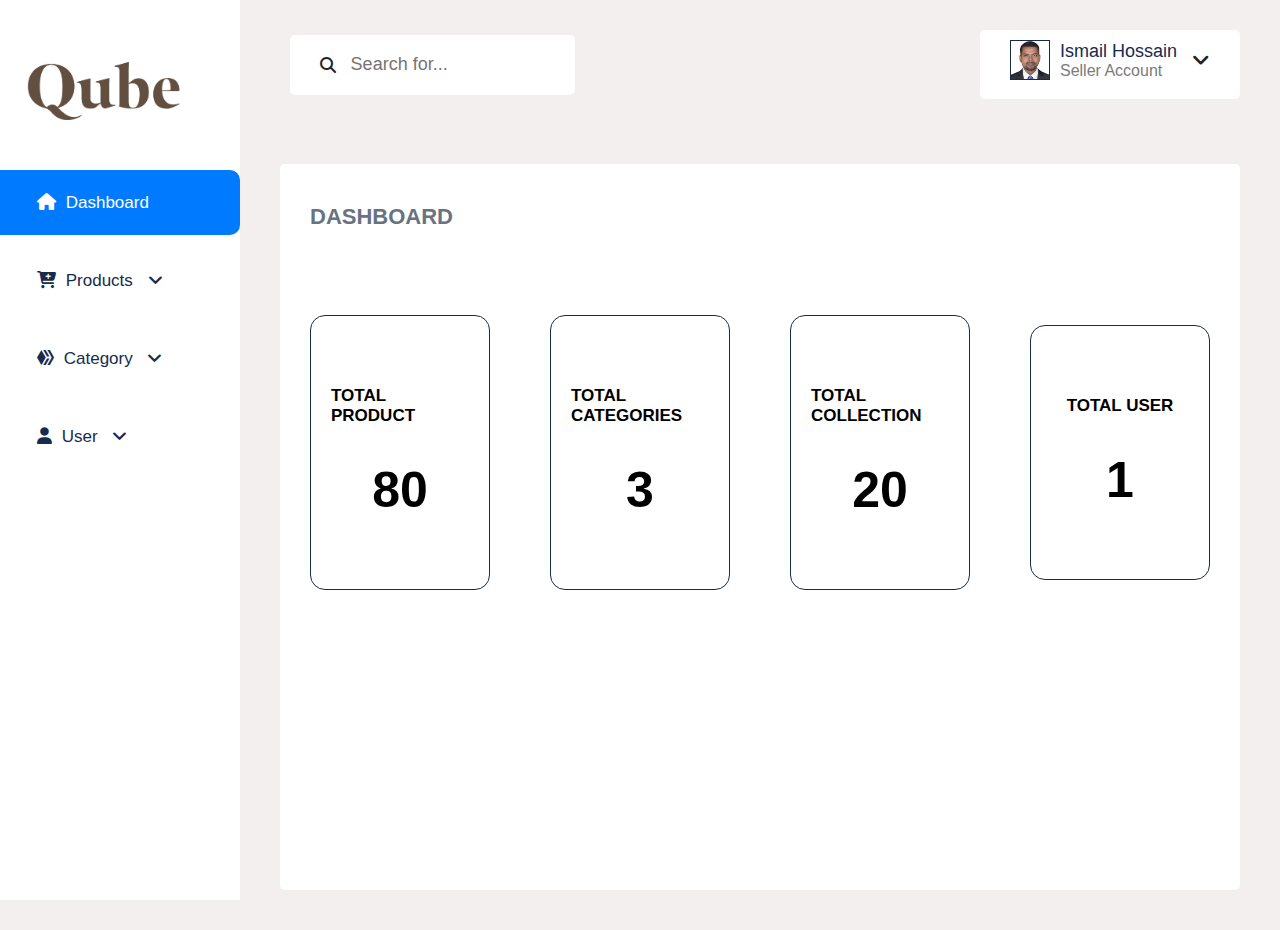
==== commit faa12c89: "css update" ====
--- a/index.html
+++ b/index.html
@@ -137,4 +137,5 @@
     <script src="https://cdn.jsdelivr.net/npm/bootstrap@5.1.3/dist/js/bootstrap.min.js"></script>
 </body>
 
+
 </html>
--- a/assets/css/style.css
+++ b/assets/css/style.css
@@ -42,63 +42,14 @@
 /*=========================================*/
 /*==========Start Login Section==========*/
 /*=========================================*/
-.main-login-section {}
+.main-login-section {
+    
+}
 
 .company-logo-area {
-    padding: 200px 140px;
-    height: 100vh;
-    background: -o-linear-gradient(135deg,
-            #ffffff,
-            #ffe4e9,
-            #fcc8e2,
-            #f6baed,
-            #efb0ff,
-            #d3a2ff,
-            #8eb8ff,
-            #91efff,
-            #d5f9ff);
-    background: linear-gradient(-45deg,
-            #ffffff,
-            #ffe4e9,
-            #fcc8e2,
-            #f6baed,
-            #efb0ff,
-            #d3a2ff,
-            #8eb8ff,
-            #91efff,
-            #d5f9ff);
-    background-size: 400% 400%;
-    -webkit-animation: gradient 9s ease infinite;
-    animation: gradient 9s ease infinite;
-    height: 100vh;
-}
-
-@-webkit-keyframes gradient {
-    0% {
-        background-position: 0% 50%;
-    }
-
-    50% {
-        background-position: 100% 50%;
-    }
-
-    100% {
-        background-position: 0% 50%;
-    }
-}
-
-@keyframes gradient {
-    0% {
-        background-position: 0% 50%;
-    }
-
-    50% {
-        background-position: 100% 50%;
-    }
-
-    100% {
-        background-position: 0% 50%;
-    }
+	padding: 200px 140px;
+	background: url(../images/bg.jpeg)no-repeat scroll 0 0 / 100% 100%;
+	height: 100vh;
 }
 
 .company-logo-area .login-logo {
@@ -213,7 +164,16 @@
     width: 100%;
     text-align: center;
 }
-
+@media only screen and (max-width: 1700px) and (min-width: 1400px) {
+    .login-form-area {
+        padding: 70px 140px;
+    }
+}
+@media only screen and (max-width: 1399px) and (min-width: 1200px) {
+    .login-form-area {
+        padding: 70px 100px;
+    }
+}
 @media all and (max-width:1199px) {
     .company-logo-area {
         padding: 175px 85px;
@@ -231,7 +191,7 @@
 
 @media all and (max-width:991px) {
     .company-logo-area {
-        padding: 65px 35px;
+        padding: 45px 20px;
     }
 
     .login-form-area {
@@ -1766,15 +1726,15 @@
 }
 
 .add-user-form-group .user-save {
-    background: #4D44B5;
-    border: none;
-    font-size: 22px;
-    font-weight: 700;
-    padding: 10px 20px;
-    border-radius: 7px;
-    color: #EFEFEF;
-    width: 170px;
-    margin-top: 70px;
+	background: #4D44B5;
+	border: none;
+	font-size: 22px;
+	font-weight: 700;
+	padding: 10px 20px;
+	border-radius: 35px;
+	color: #EFEFEF;
+	width: 170px;
+	margin-top: 70px;
 }
 
 @media all and (max-width:1199px) {
@@ -1916,3 +1876,35 @@
 .sidebar .active-dropdown-list .sidebar-link{
     color: #172B4D !important;
 }
+
+
+/* -----------------------New css------------------- */
+.user-profile-area {
+	
+	height: 69px;
+}
+
+@media only screen and (max-width: 1800px) and (min-width: 1400px) {
+    .header_wrapper {
+       
+        width: 82.5%;
+        
+    }
+    .image-add {
+       
+        padding: 183px 40px;
+       
+    }
+}
+@media only screen and (max-width: 1399px) and (min-width: 1200px) {
+    .header_wrapper {
+       
+        width: 80.5%;
+        
+    }
+    .image-add {
+       
+        padding: 183px 10px;
+       
+    }
+}
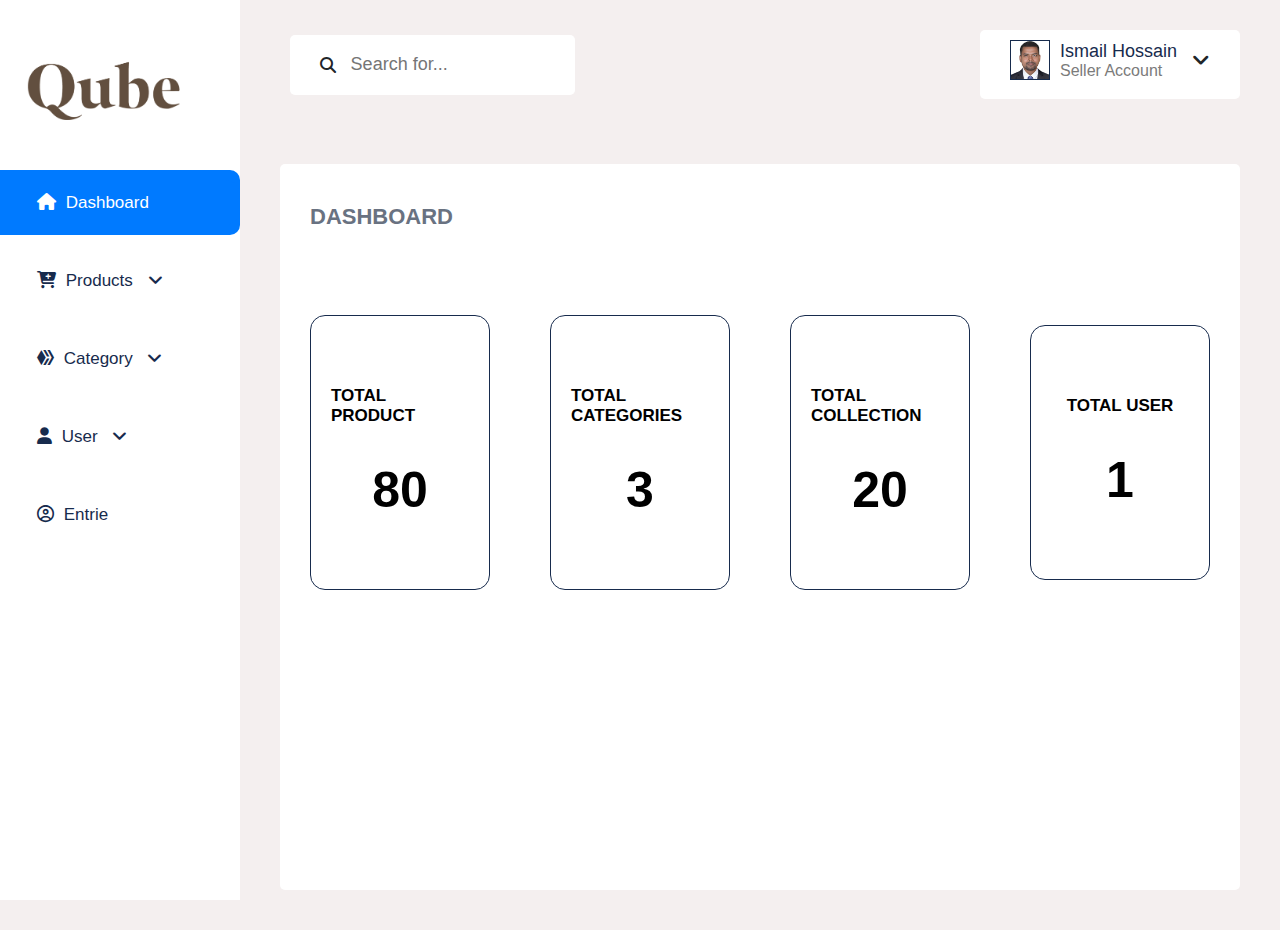
==== commit a8d56f14: "Entrie Page add" ====
--- a/index.html
+++ b/index.html
@@ -100,6 +100,12 @@
                         <a class="sidebar-link" href="add-user.html">Add User</a>
                     </li>
                 </div>
+                <li class="sidebar-list-item">
+                    <a class="sidebar-link" href="Entrie.html">
+                        <i class="fa-regular fa-circle-user"></i>
+                        Entrie
+                    </a>
+                </li>
             </ul>
         </div>
     </div>
--- a/assets/css/style.css
+++ b/assets/css/style.css
@@ -1908,3 +1908,32 @@
        
     }
 }
+
+
+
+
+
+/* ------------- Entrie Page ------------------ */
+.dashboard-user-action-area {
+ text-align: center;
+}
+
+.dashboard-user-action-area .action-button {
+    font-size: 22px;
+    border: none;
+    background: none;
+    margin-right: 10px;
+    margin-bottom: 20px;
+}
+
+.dashboard-user-action-area .action-button .pdf-download {
+    color: #F40000;
+}
+.entrie-table .table-body tr td {
+	font-size: 17px;
+	font-weight: 400;
+	color: #172B4D;
+	line-height: normal;
+	padding: 15px;
+    padding-bottom: 0;
+}
